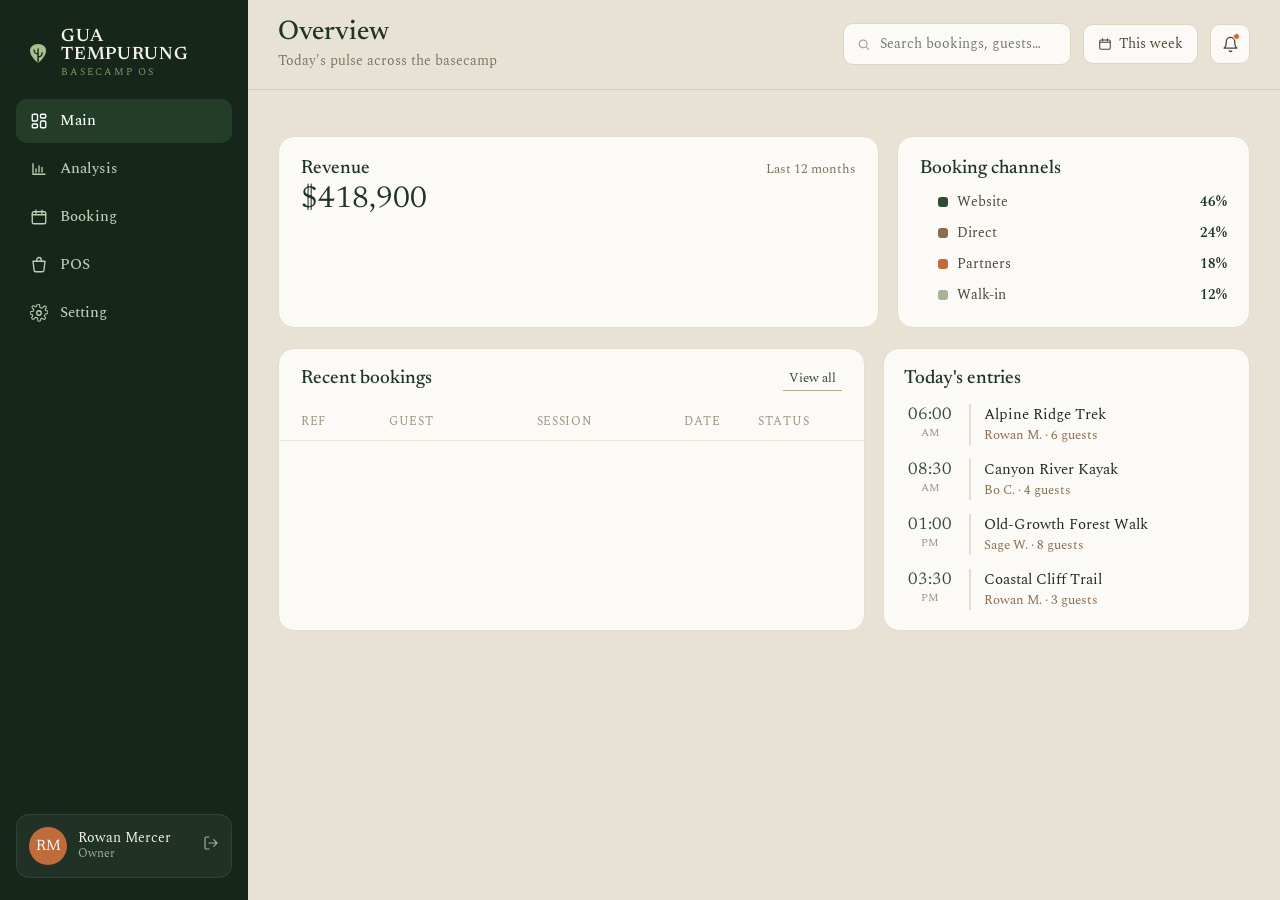
==== admin/index.html @ bdcc9f32 "[Phase 6/Tasks 1-2] Admin mobile - Main, Analysis, Booking, POS, Setting + nav === TECHNICAL CHANGES" ====
<!DOCTYPE html>
<html lang="en">
<head>
  <meta charset="utf-8">
  <meta name="viewport" content="width=device-width, initial-scale=1">
  <title>Gua Tempurung — Basecamp OS</title>
  <link rel="preconnect" href="https://fonts.googleapis.com">
  <link rel="preconnect" href="https://fonts.gstatic.com" crossorigin>
  <link href="https://fonts.googleapis.com/css2?family=Newsreader:ital,opsz,wght@0,6..72,400;0,6..72,500;0,6..72,600;1,6..72,400;1,6..72,500&family=Spectral:ital,wght@0,300;0,400;0,500;0,600;1,400&display=swap" rel="stylesheet">
  <link rel="stylesheet" href="../assets/css/base.css">
  <link rel="stylesheet" href="../assets/css/admin.css">
</head>
<body>

<!-- ================= DESKTOP VIEW ================= -->
<div class="view-desktop">
  <div style="display:flex;min-height:100vh;background:#e7e2d4;">
    <aside style="width:248px;flex-shrink:0;background:#16261b;color:#f4f1ea;display:flex;flex-direction:column;padding:22px 16px;position:sticky;top:0;height:100vh;">
      <div style="display:flex;align-items:center;gap:11px;padding:6px 10px 22px;">
        <svg width="26" height="26" viewBox="0 0 24 24" fill="none"><path d="M12 22C12 22 4 16 4 9.5C4 6 7 3 12 3C17 3 20 6 20 9.5C20 16 12 22 12 22Z" fill="#a8c08a"/><path d="M12 21V8M12 13C9.5 13 8 11 8 9M12 16C14.5 16 16 14 16 12" stroke="#16261b" stroke-width="1.4" stroke-linecap="round"/></svg>
        <div style="line-height:1;"><div style="font-family:'Newsreader',serif;font-size:18px;font-weight:600;letter-spacing:.04em;">GUA TEMPURUNG</div><div style="font-size:10px;letter-spacing:.18em;text-transform:uppercase;color:#7e9b6a;margin-top:3px;">Basecamp OS</div></div>
      </div>
      <div data-tab-group="admin" style="display:flex;flex-direction:column;gap:4px;">
        <button class="sid-link is-active" data-action="goMain" data-tab="main"><svg width="18" height="18" viewBox="0 0 24 24" fill="none"><rect x="3" y="3" width="7" height="9" rx="1.5" stroke="currentColor" stroke-width="1.8"/><rect x="14" y="3" width="7" height="5" rx="1.5" stroke="currentColor" stroke-width="1.8"/><rect x="14" y="12" width="7" height="9" rx="1.5" stroke="currentColor" stroke-width="1.8"/><rect x="3" y="16" width="7" height="5" rx="1.5" stroke="currentColor" stroke-width="1.8"/></svg>Main</button>
        <button class="sid-link" data-action="goAnalysis" data-tab="analysis"><svg width="18" height="18" viewBox="0 0 24 24" fill="none"><path d="M4 19V5M4 19h16M8 16v-4M12 16V8M16 16v-6" stroke="currentColor" stroke-width="1.8" stroke-linecap="round"/></svg>Analysis</button>
        <button class="sid-link" data-action="goABooking" data-tab="booking"><svg width="18" height="18" viewBox="0 0 24 24" fill="none"><rect x="3" y="5" width="18" height="16" rx="2" stroke="currentColor" stroke-width="1.8"/><path d="M3 9h18M8 3v4M16 3v4" stroke="currentColor" stroke-width="1.8" stroke-linecap="round"/></svg>Booking</button>
        <button class="sid-link" data-action="goPos" data-tab="pos"><svg width="18" height="18" viewBox="0 0 24 24" fill="none"><path d="M4 7h16l-1.5 12.5A2 2 0 0116.5 21h-9a2 2 0 01-2-1.8L4 7z" stroke="currentColor" stroke-width="1.8" stroke-linejoin="round"/><path d="M9 7V5a3 3 0 016 0v2" stroke="currentColor" stroke-width="1.8"/></svg>POS</button>
        <button class="sid-link" data-action="goSetting" data-tab="setting"><svg width="18" height="18" viewBox="0 0 24 24" fill="none"><circle cx="12" cy="12" r="3" stroke="currentColor" stroke-width="1.8"/><path d="M19.4 15a1.6 1.6 0 00.3 1.8l.1.1a2 2 0 11-2.8 2.8l-.1-.1a1.6 1.6 0 00-2.7 1.1V21a2 2 0 11-4 0v-.1A1.6 1.6 0 006 19.4l-.1.1a2 2 0 11-2.8-2.8l.1-.1a1.6 1.6 0 00-1.1-2.7H2a2 2 0 110-4h.1A1.6 1.6 0 003.6 6l-.1-.1a2 2 0 112.8-2.8l.1.1a1.6 1.6 0 001.8.3H8a1.6 1.6 0 001-1.5V2a2 2 0 114 0v.1A1.6 1.6 0 0018 3.6l.1-.1a2 2 0 112.8 2.8l-.1.1a1.6 1.6 0 00-.3 1.8V8a1.6 1.6 0 001.5 1H22a2 2 0 110 4h-.1a1.6 1.6 0 00-1.5 1z" stroke="currentColor" stroke-width="1.4" stroke-linejoin="round"/></svg>Setting</button>
      </div>
      <div style="margin-top:auto;display:flex;align-items:center;gap:11px;background:rgba(255,255,255,.05);border:1px solid rgba(255,255,255,.08);border-radius:13px;padding:12px;">
        <div style="width:38px;height:38px;border-radius:50%;background:#bf6b3a;color:#fff;display:flex;align-items:center;justify-content:center;font-family:'Newsreader',serif;font-size:15px;flex-shrink:0;">RM</div>
        <div style="flex:1;min-width:0;line-height:1.2;"><div style="font-size:14px;color:#f4f1ea;">Rowan Mercer</div><div style="font-size:12px;color:#9bb39a;">Owner</div></div>
        <a href="../index.html" title="Back to site"><svg width="16" height="16" viewBox="0 0 24 24" fill="none"><path d="M9 21H5a2 2 0 01-2-2V5a2 2 0 012-2h4M16 17l5-5-5-5M21 12H9" stroke="#9bb39a" stroke-width="1.8" stroke-linecap="round" stroke-linejoin="round"/></svg></a>
      </div>
    </aside>

    <main style="flex:1;min-width:0;">
      <div style="position:sticky;top:0;z-index:20;display:flex;align-items:center;justify-content:space-between;gap:20px;background:rgba(231,226,212,.86);backdrop-filter:blur(8px);border-bottom:1px solid #d4ccb8;padding:18px 30px;">
        <div>
          <h1 data-bind="adminTitle" style="font-family:'Newsreader',serif;font-weight:500;font-size:27px;margin:0;color:#1f3326;line-height:1.1;">Overview</h1>
          <div data-bind="adminSubtitle" style="font-size:13.5px;color:#7a7460;margin-top:3px;">Today's pulse across the basecamp</div>
        </div>
        <div style="display:flex;align-items:center;gap:12px;">
          <div style="display:flex;align-items:center;gap:8px;background:#fbfaf6;border:1px solid #ddd6c5;border-radius:10px;padding:9px 13px;min-width:210px;"><svg width="15" height="15" viewBox="0 0 24 24" fill="none"><circle cx="11" cy="11" r="7" stroke="#9a9382" stroke-width="1.8"/><path d="M21 21l-4-4" stroke="#9a9382" stroke-width="1.8" stroke-linecap="round"/></svg><input class="inp" placeholder="Search bookings, guests…" style="border:none;background:none;outline:none;font-size:13.5px;color:#23291f;width:100%;"></div>
          <button style="display:flex;align-items:center;gap:7px;background:#fbfaf6;border:1px solid #ddd6c5;border-radius:10px;padding:9px 14px;font-size:13.5px;color:#4a4636;"><svg width="14" height="14" viewBox="0 0 24 24" fill="none"><rect x="3" y="5" width="18" height="16" rx="2" stroke="currentColor" stroke-width="1.8"/><path d="M3 9h18M8 3v4M16 3v4" stroke="currentColor" stroke-width="1.8" stroke-linecap="round"/></svg>This week</button>
          <button style="position:relative;width:40px;height:40px;border-radius:10px;background:#fbfaf6;border:1px solid #ddd6c5;display:flex;align-items:center;justify-content:center;"><svg width="17" height="17" viewBox="0 0 24 24" fill="none"><path d="M18 8a6 6 0 10-12 0c0 7-3 9-3 9h18s-3-2-3-9M13.7 21a2 2 0 01-3.4 0" stroke="#4a4636" stroke-width="1.8" stroke-linecap="round" stroke-linejoin="round"/></svg><span style="position:absolute;top:8px;right:9px;width:7px;height:7px;border-radius:50%;background:#bf6b3a;border:1.5px solid #fbfaf6;"></span></button>
        </div>
      </div>

      <div data-panel-group="admin" style="padding:26px 30px 64px;">

        <!-- ---------- MAIN ---------- -->
        <div data-panel="main">
          <div data-kpis style="display:grid;grid-template-columns:repeat(4,1fr);gap:18px;margin-bottom:20px;"></div>

          <div style="display:grid;grid-template-columns:1.7fr 1fr;gap:18px;margin-bottom:20px;">
            <div style="background:#fbfaf6;border:1px solid #e3ddcd;border-radius:16px;padding:22px;">
              <div style="display:flex;align-items:center;justify-content:space-between;margin-bottom:6px;"><h3 style="font-family:'Newsreader',serif;font-weight:500;font-size:19px;margin:0;color:#1f3326;">Revenue</h3><span style="font-size:13px;color:#7a7460;">Last 12 months</span></div>
              <div style="font-family:'Newsreader',serif;font-size:30px;color:#1f3326;margin-bottom:14px;">$418,900</div>
              <div data-chart="revenueBig"></div>
            </div>
            <div style="background:#fbfaf6;border:1px solid #e3ddcd;border-radius:16px;padding:22px;">
              <h3 style="font-family:'Newsreader',serif;font-weight:500;font-size:19px;margin:0 0 14px;color:#1f3326;">Booking channels</h3>
              <div style="display:flex;align-items:center;gap:18px;">
                <div data-chart="donut" style="flex-shrink:0;"></div>
                <div style="display:flex;flex-direction:column;gap:11px;flex:1;">
                  <div style="display:flex;align-items:center;gap:9px;font-size:13.5px;"><span style="width:10px;height:10px;border-radius:3px;background:#2f4a32;"></span><span style="flex:1;color:#4a4636;">Website</span><span style="color:#1f3326;font-weight:600;">46%</span></div>
                  <div style="display:flex;align-items:center;gap:9px;font-size:13.5px;"><span style="width:10px;height:10px;border-radius:3px;background:#8a6d4f;"></span><span style="flex:1;color:#4a4636;">Direct</span><span style="color:#1f3326;font-weight:600;">24%</span></div>
                  <div style="display:flex;align-items:center;gap:9px;font-size:13.5px;"><span style="width:10px;height:10px;border-radius:3px;background:#bf6b3a;"></span><span style="flex:1;color:#4a4636;">Partners</span><span style="color:#1f3326;font-weight:600;">18%</span></div>
                  <div style="display:flex;align-items:center;gap:9px;font-size:13.5px;"><span style="width:10px;height:10px;border-radius:3px;background:#a9b395;"></span><span style="flex:1;color:#4a4636;">Walk-in</span><span style="color:#1f3326;font-weight:600;">12%</span></div>
                </div>
              </div>
            </div>
          </div>

          <div style="display:grid;grid-template-columns:1.6fr 1fr;gap:18px;">
            <div style="background:#fbfaf6;border:1px solid #e3ddcd;border-radius:16px;overflow:hidden;">
              <div style="display:flex;align-items:center;justify-content:space-between;padding:18px 22px 12px;"><h3 style="font-family:'Newsreader',serif;font-weight:500;font-size:19px;margin:0;color:#1f3326;">Recent bookings</h3><button data-action="goABooking" style="font-size:13px;color:#2f4a32;border-bottom:1px solid #b6ab90;padding-bottom:2px;">View all</button></div>
              <div style="display:grid;grid-template-columns:78px 1fr 1fr 64px 84px;gap:10px;padding:10px 22px;font-size:11.5px;letter-spacing:.06em;text-transform:uppercase;color:#9a9382;border-bottom:1px solid #ece6d7;">
                <span>Ref</span><span>Guest</span><span>Session</span><span>Date</span><span>Status</span>
              </div>
              <div data-recent></div>
            </div>
            <div style="background:#fbfaf6;border:1px solid #e3ddcd;border-radius:16px;padding:20px;">
              <h3 style="font-family:'Newsreader',serif;font-weight:500;font-size:19px;margin:0 0 16px;color:#1f3326;">Today's entries</h3>
              <div style="display:flex;flex-direction:column;gap:14px;">
                <div style="display:flex;align-items:center;gap:13px;"><div style="width:52px;text-align:center;flex-shrink:0;"><div style="font-family:'Newsreader',serif;font-size:17px;color:#2f4a32;">06:00</div><div style="font-size:11px;color:#9a9382;">AM</div></div><div style="flex:1;border-left:2px solid #e3ddcd;padding-left:13px;"><div style="font-size:14.5px;color:#23291f;">Alpine Ridge Trek</div><div style="font-size:12.5px;color:#8a6d4f;">Rowan M. · 6 guests</div></div></div>
                <div style="display:flex;align-items:center;gap:13px;"><div style="width:52px;text-align:center;flex-shrink:0;"><div style="font-family:'Newsreader',serif;font-size:17px;color:#2f4a32;">08:30</div><div style="font-size:11px;color:#9a9382;">AM</div></div><div style="flex:1;border-left:2px solid #e3ddcd;padding-left:13px;"><div style="font-size:14.5px;color:#23291f;">Canyon River Kayak</div><div style="font-size:12.5px;color:#8a6d4f;">Bo C. · 4 guests</div></div></div>
                <div style="display:flex;align-items:center;gap:13px;"><div style="width:52px;text-align:center;flex-shrink:0;"><div style="font-family:'Newsreader',serif;font-size:17px;color:#2f4a32;">01:00</div><div style="font-size:11px;color:#9a9382;">PM</div></div><div style="flex:1;border-left:2px solid #e3ddcd;padding-left:13px;"><div style="font-size:14.5px;color:#23291f;">Old-Growth Forest Walk</div><div style="font-size:12.5px;color:#8a6d4f;">Sage W. · 8 guests</div></div></div>
                <div style="display:flex;align-items:center;gap:13px;"><div style="width:52px;text-align:center;flex-shrink:0;"><div style="font-family:'Newsreader',serif;font-size:17px;color:#2f4a32;">03:30</div><div style="font-size:11px;color:#9a9382;">PM</div></div><div style="flex:1;border-left:2px solid #e3ddcd;padding-left:13px;"><div style="font-size:14.5px;color:#23291f;">Coastal Cliff Trail</div><div style="font-size:12.5px;color:#8a6d4f;">Rowan M. · 3 guests</div></div></div>
              </div>
            </div>
          </div>
        </div>

        <!-- ---------- ANALYSIS ---------- -->
        <div data-panel="analysis" hidden>
          <div style="display:grid;grid-template-columns:1fr 1fr;gap:18px;margin-bottom:20px;">
            <div style="background:#fbfaf6;border:1px solid #e3ddcd;border-radius:16px;padding:22px;">
              <h3 style="font-family:'Newsreader',serif;font-weight:500;font-size:19px;margin:0 0 4px;color:#1f3326;">Revenue trend</h3>
              <div style="font-size:13px;color:#7a7460;margin-bottom:14px;">Monthly, last 12 months</div>
              <div data-chart="revenueSm"></div>
            </div>
            <div style="background:#fbfaf6;border:1px solid #e3ddcd;border-radius:16px;padding:22px;">
              <h3 style="font-family:'Newsreader',serif;font-weight:500;font-size:19px;margin:0 0 4px;color:#1f3326;">Tickets by weekday</h3>
              <div style="font-size:13px;color:#7a7460;margin-bottom:14px;">This season</div>
              <div data-chart="weekdayBar"></div>
            </div>
          </div>
          <div style="display:grid;grid-template-columns:1fr 1fr 1fr;gap:18px;">
            <div style="background:#fbfaf6;border:1px solid #e3ddcd;border-radius:16px;padding:22px;">
              <h3 style="font-family:'Newsreader',serif;font-weight:500;font-size:18px;margin:0 0 16px;color:#1f3326;">Channel mix</h3>
              <div style="display:flex;flex-direction:column;gap:11px;">
                <div style="display:flex;align-items:center;gap:9px;font-size:13.5px;"><span style="width:10px;height:10px;border-radius:3px;background:#2f4a32;"></span><span style="flex:1;color:#4a4636;">Website</span><span style="color:#1f3326;font-weight:600;">46%</span></div>
                <div style="display:flex;align-items:center;gap:9px;font-size:13.5px;"><span style="width:10px;height:10px;border-radius:3px;background:#8a6d4f;"></span><span style="flex:1;color:#4a4636;">Direct</span><span style="color:#1f3326;font-weight:600;">24%</span></div>
                <div style="display:flex;align-items:center;gap:9px;font-size:13.5px;"><span style="width:10px;height:10px;border-radius:3px;background:#bf6b3a;"></span><span style="flex:1;color:#4a4636;">Partners</span><span style="color:#1f3326;font-weight:600;">18%</span></div>
                <div style="display:flex;align-items:center;gap:9px;font-size:13.5px;"><span style="width:10px;height:10px;border-radius:3px;background:#a9b395;"></span><span style="flex:1;color:#4a4636;">Walk-in</span><span style="color:#1f3326;font-weight:600;">12%</span></div>
              </div>
            </div>
            <div style="background:#fbfaf6;border:1px solid #e3ddcd;border-radius:16px;padding:22px;display:flex;flex-direction:column;justify-content:center;">
              <div style="font-size:13px;color:#7a7460;margin-bottom:6px;">Avg. group size</div>
              <div style="font-family:'Newsreader',serif;font-size:38px;color:#1f3326;line-height:1;margin-bottom:6px;">3.8</div>
              <div style="font-size:12.5px;color:#2f4a32;">+0.4 vs last season</div>
            </div>
            <div style="background:#fbfaf6;border:1px solid #e3ddcd;border-radius:16px;padding:22px;display:flex;flex-direction:column;justify-content:center;">
              <div style="font-size:13px;color:#7a7460;margin-bottom:6px;">Repeat guests</div>
              <div style="font-family:'Newsreader',serif;font-size:38px;color:#1f3326;line-height:1;margin-bottom:6px;">37%</div>
              <div style="font-size:12.5px;color:#2f4a32;">+5 pts vs last season</div>
            </div>
          </div>
        </div>

        <!-- ---------- BOOKING ---------- -->
        <div data-panel="booking" hidden>
          <div style="display:flex;align-items:center;justify-content:space-between;gap:16px;margin-bottom:18px;flex-wrap:wrap;">
            <div data-filters style="display:flex;gap:9px;flex-wrap:wrap;">
              <button class="flt is-active" data-action="setFilter" data-arg="all">All</button>
              <button class="flt" data-action="setFilter" data-arg="Requested">Requested</button>
              <button class="flt" data-action="setFilter" data-arg="Confirmed">Confirmed</button>
              <button class="flt" data-action="setFilter" data-arg="Completed">Completed</button>
            </div>
            <div style="display:flex;gap:10px;">
              <div style="display:flex;align-items:center;gap:8px;background:#fbfaf6;border:1px solid #ddd6c5;border-radius:10px;padding:9px 13px;"><svg width="15" height="15" viewBox="0 0 24 24" fill="none"><circle cx="11" cy="11" r="7" stroke="#9a9382" stroke-width="1.8"/><path d="M21 21l-4-4" stroke="#9a9382" stroke-width="1.8" stroke-linecap="round"/></svg><input class="inp" placeholder="Search…" style="border:none;background:none;outline:none;font-size:13.5px;color:#23291f;width:130px;"></div>
              <button style="display:flex;align-items:center;gap:7px;background:#2f4a32;color:#f4f1ea;border-radius:10px;padding:9px 16px;font-size:13.5px;font-weight:500;"><svg width="14" height="14" viewBox="0 0 24 24" fill="none"><path d="M12 3v12M7 10l5 5 5-5M5 21h14" stroke="currentColor" stroke-width="1.8" stroke-linecap="round" stroke-linejoin="round"/></svg>Export</button>
            </div>
          </div>
          <div style="background:#fbfaf6;border:1px solid #e3ddcd;border-radius:16px;overflow:hidden;">
            <div style="display:grid;grid-template-columns:84px 1.1fr 1.2fr 70px 58px 84px 104px;gap:12px;padding:14px 22px;font-size:11.5px;letter-spacing:.06em;text-transform:uppercase;color:#9a9382;border-bottom:1px solid #ece6d7;background:#f6f2e8;">
              <span>Ref</span><span>Guest</span><span>Session</span><span>Date</span><span>Tickets</span><span>Amount</span><span>Status</span>
            </div>
            <div data-bookings></div>
          </div>
        </div>

        <!-- ---------- POS ---------- -->
        <div data-panel="pos" hidden>
          <div style="display:grid;grid-template-columns:1.6fr 1fr;gap:20px;align-items:start;">
            <div style="display:flex;flex-direction:column;gap:20px;">
              <div style="background:#fbfaf6;border:1px solid #e3ddcd;border-radius:16px;padding:22px;">
                <div style="display:flex;align-items:center;justify-content:space-between;margin-bottom:18px;">
                  <h3 style="font-family:'Newsreader',serif;font-weight:500;font-size:19px;margin:0;color:#1f3326;">Booking date</h3>
                  <div style="display:flex;align-items:center;gap:10px;">
                    <button class="btn-soft" data-action="prevMonth" style="width:34px;height:34px;border-radius:10px;border:1px solid #ddd6c5;background:#fff;color:#2f4a32;display:flex;align-items:center;justify-content:center;"><svg width="15" height="15" viewBox="0 0 24 24" fill="none"><path d="M15 18l-6-6 6-6" stroke="currentColor" stroke-width="2" stroke-linecap="round" stroke-linejoin="round"/></svg></button>
                    <span data-bind="calLabel" style="font-family:'Newsreader',serif;font-size:18px;color:#1f3326;min-width:150px;text-align:center;">July 2026</span>
                    <button class="btn-soft" data-action="nextMonth" style="width:34px;height:34px;border-radius:10px;border:1px solid #ddd6c5;background:#fff;color:#2f4a32;display:flex;align-items:center;justify-content:center;"><svg width="15" height="15" viewBox="0 0 24 24" fill="none"><path d="M9 18l6-6-6-6" stroke="currentColor" stroke-width="2" stroke-linecap="round" stroke-linejoin="round"/></svg></button>
                  </div>
                </div>
                <div style="display:grid;grid-template-columns:repeat(7,1fr);gap:6px;margin-bottom:8px;">
                  <span style="text-align:center;font-size:11px;letter-spacing:.04em;text-transform:uppercase;color:#9a9382;padding:4px 0;">Sun</span>
                  <span style="text-align:center;font-size:11px;letter-spacing:.04em;text-transform:uppercase;color:#9a9382;padding:4px 0;">Mon</span>
                  <span style="text-align:center;font-size:11px;letter-spacing:.04em;text-transform:uppercase;color:#9a9382;padding:4px 0;">Tue</span>
                  <span style="text-align:center;font-size:11px;letter-spacing:.04em;text-transform:uppercase;color:#9a9382;padding:4px 0;">Wed</span>
                  <span style="text-align:center;font-size:11px;letter-spacing:.04em;text-transform:uppercase;color:#9a9382;padding:4px 0;">Thu</span>
                  <span style="text-align:center;font-size:11px;letter-spacing:.04em;text-transform:uppercase;color:#9a9382;padding:4px 0;">Fri</span>
                  <span style="text-align:center;font-size:11px;letter-spacing:.04em;text-transform:uppercase;color:#9a9382;padding:4px 0;">Sat</span>
                </div>
                <div data-cal-grid="admin" data-cal-size="lg" style="display:grid;grid-template-columns:repeat(7,1fr);gap:6px;"></div>
              </div>
            </div>

            <div style="background:#16261b;border-radius:16px;padding:22px;color:#f4f1ea;position:sticky;top:90px;">
              <div style="display:flex;align-items:center;justify-content:space-between;margin-bottom:16px;">
                <h3 style="font-family:'Newsreader',serif;font-weight:500;font-size:19px;margin:0;">Sell tickets</h3>
                <svg width="20" height="20" viewBox="0 0 24 24" fill="none"><path d="M4 7h16l-1.5 12.5A2 2 0 0116.5 21h-9a2 2 0 01-2-1.8L4 7z" stroke="#9bb39a" stroke-width="1.6" stroke-linejoin="round"/><path d="M9 7V5a3 3 0 016 0v2" stroke="#9bb39a" stroke-width="1.6"/></svg>
              </div>
              <div style="display:flex;align-items:center;gap:9px;background:rgba(255,255,255,.06);border:1px solid rgba(255,255,255,.12);border-radius:11px;padding:11px 13px;margin-bottom:16px;"><svg width="16" height="16" viewBox="0 0 24 24" fill="none"><rect x="3" y="5" width="18" height="16" rx="2.5" stroke="#9bb39a" stroke-width="1.6"/><path d="M3 9.5h18M8 3v4M16 3v4" stroke="#9bb39a" stroke-width="1.6" stroke-linecap="round"/></svg><span style="font-size:13.5px;color:#cdd9c5;">Date</span><span style="margin-left:auto;font-family:'Newsreader',serif;font-size:16px;color:#f4f1ea;"><span data-bind="selDateBig">Jul 12</span>, <span data-bind="selYearLabel">2026</span></span></div>

              <div data-show="hasBooked" hidden style="text-align:center;padding:8px 0;">
                <div style="width:50px;height:50px;border-radius:50%;background:#2f4a32;display:flex;align-items:center;justify-content:center;margin:0 auto 12px;"><svg width="24" height="24" viewBox="0 0 24 24" fill="none"><path d="M5 12l4 4L19 7" stroke="#f4f1ea" stroke-width="2.5" stroke-linecap="round" stroke-linejoin="round"/></svg></div>
                <div style="font-family:'Newsreader',serif;font-size:21px;margin-bottom:4px;">Sold <span data-bind="lastTickets">2</span> ticket(s)</div>
                <div style="font-size:13.5px;color:#bcd0b4;margin-bottom:14px;">Ref <span data-bind="lastRef">GT-2050</span> · <span data-bind="selDateBig">Jul 12</span></div>
                <button class="btn-orange" data-action="clearBooking" style="width:100%;background:#bf6b3a;color:#fff;font-size:15px;font-weight:500;padding:13px;border-radius:11px;">New sale</button>
              </div>

              <div data-show="bookingOpen">
                <div style="display:flex;align-items:center;justify-content:space-between;margin-bottom:10px;">
                  <span data-bind="spotsLeftLabel" data-bind-style="availChipStyle" style="display:inline-flex;align-items:center;gap:7px;padding:5px 12px;border-radius:999px;background:#dfe9da;color:#2f4a32;font-size:13px;font-weight:600;"><span style="width:7px;height:7px;border-radius:50%;background:currentColor;"></span>28 of 40 left</span>
                  <span data-bind="availPctLabel" style="font-size:13px;color:#9bb39a;">30% booked</span>
                </div>
                <div style="height:7px;border-radius:999px;background:rgba(255,255,255,.12);overflow:hidden;margin-bottom:18px;"><div data-bind-style="availFillStyle" style="width:30%;height:100%;border-radius:999px;background:#2f4a32;"></div></div>
                <div data-show="selSoldout" hidden style="background:rgba(168,85,46,.16);border:1px solid rgba(191,107,58,.4);border-radius:12px;padding:15px;text-align:center;color:#e9c4ad;font-size:13.5px;">Sold out for this date.</div>
                <div data-show="selAvailable">
                  <div style="display:flex;align-items:center;justify-content:space-between;margin-bottom:16px;">
                    <span style="color:#cdd9c5;font-size:15px;">Tickets</span>
                    <div style="display:flex;align-items:center;gap:14px;"><button data-action="decTicket" style="width:36px;height:36px;border-radius:10px;border:1px solid rgba(255,255,255,.25);color:#f4f1ea;font-size:20px;">−</button><span data-bind="ticketQty" style="font-family:'Newsreader',serif;font-size:24px;min-width:24px;text-align:center;">2</span><button data-action="incTicket" style="width:36px;height:36px;border-radius:10px;border:1px solid rgba(255,255,255,.25);color:#f4f1ea;font-size:20px;">+</button></div>
                  </div>
                  <div style="display:flex;flex-direction:column;gap:9px;font-size:14px;border-top:1px solid rgba(255,255,255,.14);padding-top:16px;">
                    <div style="display:flex;justify-content:space-between;color:#cdd9c5;"><span><span data-bind="ticketPriceLabel">$48</span> × <span data-bind="ticketQty">2</span></span><span data-bind="posSubLabel" style="font-variant-numeric:tabular-nums;">$96</span></div>
                    <div style="display:flex;justify-content:space-between;color:#cdd9c5;"><span>Tax (8%)</span><span data-bind="posTaxLabel" style="font-variant-numeric:tabular-nums;">$8</span></div>
                    <div style="display:flex;justify-content:space-between;align-items:baseline;border-top:1px solid rgba(255,255,255,.14);padding-top:13px;margin-top:3px;"><span style="color:#cdd9c5;">Total</span><span data-bind="posTotalLabel" style="font-family:'Newsreader',serif;font-size:26px;font-variant-numeric:tabular-nums;">$104</span></div>
                  </div>
                  <div style="display:grid;grid-template-columns:1fr 1fr;gap:10px;margin-top:18px;">
                    <button data-action="bookTickets" style="display:flex;align-items:center;justify-content:center;gap:7px;background:rgba(255,255,255,.1);border:1px solid rgba(255,255,255,.18);color:#f4f1ea;border-radius:11px;padding:13px;font-size:14px;">Cash</button>
                    <button class="btn-orange" data-action="bookTickets" style="display:flex;align-items:center;justify-content:center;gap:7px;background:#bf6b3a;color:#fff;border-radius:11px;padding:13px;font-size:14px;font-weight:500;">Charge card</button>
                  </div>
                </div>
              </div>
            </div>
          </div>
        </div>

        <!-- ---------- SETTING ---------- -->
        <div data-panel="setting" hidden>
          <div style="display:grid;grid-template-columns:1fr 1fr;gap:18px;max-width:980px;">
            <div style="grid-column:1 / -1;background:#fbfaf6;border:1px solid #e3ddcd;border-radius:16px;padding:24px;">
              <h3 style="font-family:'Newsreader',serif;font-weight:500;font-size:19px;margin:0 0 4px;color:#1f3326;">Capacity &amp; quota</h3>
              <p style="font-size:13.5px;color:#7a7460;margin:0 0 20px;">Set how many tickets are available per day. Override any specific date by selecting it on the calendar.</p>
              <div style="display:grid;grid-template-columns:1fr 1.15fr;gap:26px;align-items:start;">
                <div>
                  <div style="font-size:13px;letter-spacing:.06em;text-transform:uppercase;color:#8a6d4f;margin-bottom:12px;">Default daily quota</div>
                  <div style="display:flex;align-items:center;gap:15px;">
                    <button class="btn-soft" data-action="decQuota" style="width:42px;height:42px;border-radius:12px;border:1px solid #ddd6c5;background:#fff;color:#2f4a32;font-size:22px;display:flex;align-items:center;justify-content:center;">−</button>
                    <span data-bind="quotaDefault" style="font-family:'Newsreader',serif;font-size:34px;color:#1f3326;min-width:58px;text-align:center;">40</span>
                    <button class="btn-soft" data-action="incQuota" style="width:42px;height:42px;border-radius:12px;border:1px solid #ddd6c5;background:#fff;color:#2f4a32;font-size:22px;display:flex;align-items:center;justify-content:center;">+</button>
                    <span style="font-size:13px;color:#9a9382;">tickets / day</span>
                  </div>
                  <div style="border-top:1px solid #ece6d7;margin-top:20px;padding-top:18px;">
                    <div style="font-size:13px;letter-spacing:.06em;text-transform:uppercase;color:#8a6d4f;margin-bottom:4px;">Override this date</div>
                    <div style="font-family:'Newsreader',serif;font-size:18px;color:#1f3326;margin-bottom:14px;"><span data-bind="selDateFull">Saturday, July 12</span>, <span data-bind="selYearLabel">2026</span></div>
                    <div style="display:flex;align-items:center;gap:14px;margin-bottom:14px;">
                      <button class="btn-soft" data-action="decSelQuota" style="width:38px;height:38px;border-radius:11px;border:1px solid #ddd6c5;background:#fff;color:#2f4a32;font-size:20px;display:flex;align-items:center;justify-content:center;">−</button>
                      <span data-bind="selQuotaValue" style="font-family:'Newsreader',serif;font-size:26px;color:#1f3326;min-width:46px;text-align:center;">40</span>
                      <button class="btn-soft" data-action="incSelQuota" style="width:38px;height:38px;border-radius:11px;border:1px solid #ddd6c5;background:#fff;color:#2f4a32;font-size:20px;display:flex;align-items:center;justify-content:center;">+</button>
                      <span style="font-size:13px;color:#9a9382;">tickets</span>
                    </div>
                    <span data-bind="spotsLeftLabel" data-bind-style="availChipStyle" style="display:inline-flex;align-items:center;gap:7px;padding:5px 12px;border-radius:999px;background:#dfe9da;color:#2f4a32;font-size:13px;font-weight:600;"><span style="width:7px;height:7px;border-radius:50%;background:currentColor;"></span>28 of 40 left</span>
                  </div>
                </div>
                <div style="background:#fff;border:1px solid #ece6d7;border-radius:14px;padding:18px;">
                  <div style="display:flex;align-items:center;justify-content:space-between;margin-bottom:12px;">
                    <button class="btn-soft" data-action="prevMonth" style="width:32px;height:32px;border-radius:9px;border:1px solid #ddd6c5;background:#fbfaf6;color:#2f4a32;display:flex;align-items:center;justify-content:center;"><svg width="15" height="15" viewBox="0 0 24 24" fill="none"><path d="M15 18l-6-6 6-6" stroke="currentColor" stroke-width="2" stroke-linecap="round" stroke-linejoin="round"/></svg></button>
                    <span data-bind="calLabel" style="font-family:'Newsreader',serif;font-size:17px;color:#1f3326;">July 2026</span>
                    <button class="btn-soft" data-action="nextMonth" style="width:32px;height:32px;border-radius:9px;border:1px solid #ddd6c5;background:#fbfaf6;color:#2f4a32;display:flex;align-items:center;justify-content:center;"><svg width="15" height="15" viewBox="0 0 24 24" fill="none"><path d="M9 18l6-6-6-6" stroke="currentColor" stroke-width="2" stroke-linecap="round" stroke-linejoin="round"/></svg></button>
                  </div>
                  <div style="display:grid;grid-template-columns:repeat(7,1fr);gap:4px;margin-bottom:5px;">
                    <span style="text-align:center;font-size:10px;text-transform:uppercase;color:#9a9382;">Su</span>
                    <span style="text-align:center;font-size:10px;text-transform:uppercase;color:#9a9382;">Mo</span>
                    <span style="text-align:center;font-size:10px;text-transform:uppercase;color:#9a9382;">Tu</span>
                    <span style="text-align:center;font-size:10px;text-transform:uppercase;color:#9a9382;">We</span>
                    <span style="text-align:center;font-size:10px;text-transform:uppercase;color:#9a9382;">Th</span>
                    <span style="text-align:center;font-size:10px;text-transform:uppercase;color:#9a9382;">Fr</span>
                    <span style="text-align:center;font-size:10px;text-transform:uppercase;color:#9a9382;">Sa</span>
                  </div>
                  <div data-cal-grid="admin" data-cal-size="sm" style="display:grid;grid-template-columns:repeat(7,1fr);gap:4px;"></div>
                </div>
              </div>
            </div>
            <div style="background:#fbfaf6;border:1px solid #e3ddcd;border-radius:16px;padding:24px;">
              <h3 style="font-family:'Newsreader',serif;font-weight:500;font-size:19px;margin:0 0 18px;color:#1f3326;">Business profile</h3>
              <div style="display:flex;flex-direction:column;gap:15px;">
                <label style="display:block;"><span style="display:block;font-size:13px;color:#6b6553;margin-bottom:6px;">Company name</span><input class="inp" value="Gua Tempurung Guided Adventures" style="width:100%;border:1px solid #ddd6c5;border-radius:10px;padding:11px 13px;background:#fff;font-size:14px;color:#23291f;"></label>
                <label style="display:block;"><span style="display:block;font-size:13px;color:#6b6553;margin-bottom:6px;">Contact email</span><input class="inp" value="hello@guatempurung.co" style="width:100%;border:1px solid #ddd6c5;border-radius:10px;padding:11px 13px;background:#fff;font-size:14px;color:#23291f;"></label>
                <div style="display:grid;grid-template-columns:1fr 1fr;gap:12px;">
                  <label style="display:block;"><span style="display:block;font-size:13px;color:#6b6553;margin-bottom:6px;">Phone</span><input class="inp" value="+1 (555) 248 1190" style="width:100%;border:1px solid #ddd6c5;border-radius:10px;padding:11px 13px;background:#fff;font-size:14px;color:#23291f;"></label>
                  <label style="display:block;"><span style="display:block;font-size:13px;color:#6b6553;margin-bottom:6px;">Region</span><input class="inp" value="Cascade Range, OR" style="width:100%;border:1px solid #ddd6c5;border-radius:10px;padding:11px 13px;background:#fff;font-size:14px;color:#23291f;"></label>
                </div>
              </div>
            </div>
            <div style="background:#fbfaf6;border:1px solid #e3ddcd;border-radius:16px;padding:24px;">
              <h3 style="font-family:'Newsreader',serif;font-weight:500;font-size:19px;margin:0 0 18px;color:#1f3326;">Booking rules</h3>
              <div style="display:flex;flex-direction:column;gap:15px;">
                <div style="display:grid;grid-template-columns:1fr 1fr;gap:12px;">
                  <label style="display:block;"><span style="display:block;font-size:13px;color:#6b6553;margin-bottom:6px;">Min. lead time</span><input class="inp" value="48 hours" style="width:100%;border:1px solid #ddd6c5;border-radius:10px;padding:11px 13px;background:#fff;font-size:14px;color:#23291f;"></label>
                  <label style="display:block;"><span style="display:block;font-size:13px;color:#6b6553;margin-bottom:6px;">Max group size</span><input class="inp" value="8 guests" style="width:100%;border:1px solid #ddd6c5;border-radius:10px;padding:11px 13px;background:#fff;font-size:14px;color:#23291f;"></label>
                </div>
                <div style="display:flex;align-items:center;justify-content:space-between;border-top:1px solid #ece6d7;padding-top:14px;"><span style="font-size:14px;color:#23291f;">Require deposit to confirm</span><span style="width:42px;height:24px;border-radius:999px;background:#2f4a32;position:relative;flex-shrink:0;"><span style="position:absolute;top:3px;left:21px;width:18px;height:18px;border-radius:50%;background:#fff;"></span></span></div>
                <div style="display:flex;align-items:center;justify-content:space-between;"><span style="font-size:14px;color:#23291f;">Auto-confirm returning guests</span><span style="width:42px;height:24px;border-radius:999px;background:#2f4a32;position:relative;flex-shrink:0;"><span style="position:absolute;top:3px;left:21px;width:18px;height:18px;border-radius:50%;background:#fff;"></span></span></div>
                <div style="display:flex;align-items:center;justify-content:space-between;"><span style="font-size:14px;color:#23291f;">Allow waitlist when full</span><span style="width:42px;height:24px;border-radius:999px;background:#cfc8b8;position:relative;flex-shrink:0;"><span style="position:absolute;top:3px;left:3px;width:18px;height:18px;border-radius:50%;background:#fff;"></span></span></div>
              </div>
            </div>
            <div style="background:#fbfaf6;border:1px solid #e3ddcd;border-radius:16px;padding:24px;">
              <h3 style="font-family:'Newsreader',serif;font-weight:500;font-size:19px;margin:0 0 18px;color:#1f3326;">Payments</h3>
              <div style="display:flex;flex-direction:column;gap:15px;">
                <div style="display:grid;grid-template-columns:1fr 1fr;gap:12px;">
                  <label style="display:block;"><span style="display:block;font-size:13px;color:#6b6553;margin-bottom:6px;">Currency</span><input class="inp" value="USD ($)" style="width:100%;border:1px solid #ddd6c5;border-radius:10px;padding:11px 13px;background:#fff;font-size:14px;color:#23291f;"></label>
                  <label style="display:block;"><span style="display:block;font-size:13px;color:#6b6553;margin-bottom:6px;">Deposit</span><input class="inp" value="30%" style="width:100%;border:1px solid #ddd6c5;border-radius:10px;padding:11px 13px;background:#fff;font-size:14px;color:#23291f;"></label>
                </div>
                <div style="display:flex;align-items:center;justify-content:space-between;border-top:1px solid #ece6d7;padding-top:14px;"><span style="font-size:14px;color:#23291f;">Accept card payments</span><span style="width:42px;height:24px;border-radius:999px;background:#2f4a32;position:relative;flex-shrink:0;"><span style="position:absolute;top:3px;left:21px;width:18px;height:18px;border-radius:50%;background:#fff;"></span></span></div>
                <div style="display:flex;align-items:center;justify-content:space-between;"><span style="font-size:14px;color:#23291f;">Accept cash on site</span><span style="width:42px;height:24px;border-radius:999px;background:#2f4a32;position:relative;flex-shrink:0;"><span style="position:absolute;top:3px;left:21px;width:18px;height:18px;border-radius:50%;background:#fff;"></span></span></div>
              </div>
            </div>
            <div style="background:#fbfaf6;border:1px solid #e3ddcd;border-radius:16px;padding:24px;">
              <h3 style="font-family:'Newsreader',serif;font-weight:500;font-size:19px;margin:0 0 18px;color:#1f3326;">Team</h3>
              <div style="display:flex;flex-direction:column;gap:13px;">
                <div style="display:flex;align-items:center;gap:12px;"><div style="width:40px;height:40px;border-radius:50%;background:#2f4a32;color:#f4f1ea;display:flex;align-items:center;justify-content:center;font-family:'Newsreader',serif;font-size:15px;flex-shrink:0;">RM</div><div style="flex:1;min-width:0;line-height:1.25;"><div style="font-size:14.5px;color:#23291f;">Rowan Mercer</div><div style="font-size:12.5px;color:#8a6d4f;">Lead guide · Owner</div></div><button style="font-size:13px;color:#2f4a32;border:1px solid #cfc8b8;border-radius:9px;padding:7px 13px;">Manage</button></div>
                <div style="display:flex;align-items:center;gap:12px;"><div style="width:40px;height:40px;border-radius:50%;background:#2f4a32;color:#f4f1ea;display:flex;align-items:center;justify-content:center;font-family:'Newsreader',serif;font-size:15px;flex-shrink:0;">SW</div><div style="flex:1;min-width:0;line-height:1.25;"><div style="font-size:14.5px;color:#23291f;">Sage Whitlock</div><div style="font-size:12.5px;color:#8a6d4f;">Operations</div></div><button style="font-size:13px;color:#2f4a32;border:1px solid #cfc8b8;border-radius:9px;padding:7px 13px;">Manage</button></div>
                <div style="display:flex;align-items:center;gap:12px;"><div style="width:40px;height:40px;border-radius:50%;background:#2f4a32;color:#f4f1ea;display:flex;align-items:center;justify-content:center;font-family:'Newsreader',serif;font-size:15px;flex-shrink:0;">BC</div><div style="flex:1;min-width:0;line-height:1.25;"><div style="font-size:14.5px;color:#23291f;">Bo Castellan</div><div style="font-size:12.5px;color:#8a6d4f;">River guide</div></div><button style="font-size:13px;color:#2f4a32;border:1px solid #cfc8b8;border-radius:9px;padding:7px 13px;">Manage</button></div>
                <button style="display:flex;align-items:center;justify-content:center;gap:7px;border:1px dashed #b6ab90;border-radius:11px;padding:12px;font-size:14px;color:#6b6553;margin-top:4px;"><svg width="15" height="15" viewBox="0 0 24 24" fill="none"><path d="M12 5v14M5 12h14" stroke="currentColor" stroke-width="2" stroke-linecap="round"/></svg>Invite teammate</button>
              </div>
            </div>
          </div>
        </div>

      </div>
    </main>
  </div>
</div>

<!-- ================= MOBILE VIEW ================= -->
<div class="view-mobile">
  <div class="m-shell" style="background:#ece7db;">
    <div style="height:60px;flex-shrink:0;display:flex;align-items:center;justify-content:space-between;padding:0 20px;background:#16261b;color:#f4f1ea;">
      <div><div data-bind="adminTitle" style="font-family:'Newsreader',serif;font-size:22px;line-height:1;">Overview</div><div data-bind="adminSubtitle" style="font-size:11.5px;color:#9bb39a;margin-top:3px;">Today's pulse across the basecamp</div></div>
      <div style="width:38px;height:38px;border-radius:50%;background:#bf6b3a;color:#fff;display:flex;align-items:center;justify-content:center;font-family:'Newsreader',serif;font-size:14px;">RM</div>
    </div>

    <div class="m-scroll wt-scroll" data-panel-group="admin" style="padding:18px 16px 86px;">

      <!-- mobile Main -->
      <div data-panel="main">
        <div data-kpis-m style="display:grid;grid-template-columns:1fr 1fr;gap:12px;margin-bottom:14px;"></div>
        <div style="background:#fbfaf6;border:1px solid #e3ddcd;border-radius:16px;padding:18px;margin-bottom:14px;">
          <div style="display:flex;align-items:baseline;justify-content:space-between;margin-bottom:10px;"><h3 style="font-family:'Newsreader',serif;font-weight:500;font-size:17px;margin:0;color:#1f3326;">Revenue</h3><span style="font-family:'Newsreader',serif;font-size:19px;color:#2f4a32;">$418.9k</span></div>
          <div data-chart="revenueBig"></div>
        </div>
        <div style="background:#fbfaf6;border:1px solid #e3ddcd;border-radius:16px;padding:18px;">
          <h3 style="font-family:'Newsreader',serif;font-weight:500;font-size:17px;margin:0 0 12px;color:#1f3326;">Recent bookings</h3>
          <div data-recent-m style="display:flex;flex-direction:column;gap:0;"></div>
        </div>
      </div>

      <!-- mobile Analysis -->
      <div data-panel="analysis" hidden style="display:flex;flex-direction:column;gap:14px;">
        <div style="background:#fbfaf6;border:1px solid #e3ddcd;border-radius:16px;padding:18px;">
          <h3 style="font-family:'Newsreader',serif;font-weight:500;font-size:17px;margin:0 0 12px;color:#1f3326;">Revenue trend</h3>
          <div data-chart="revenueSm"></div>
        </div>
        <div style="background:#fbfaf6;border:1px solid #e3ddcd;border-radius:16px;padding:18px;">
          <h3 style="font-family:'Newsreader',serif;font-weight:500;font-size:17px;margin:0 0 12px;color:#1f3326;">Tickets by weekday</h3>
          <div data-chart="weekdayBar"></div>
        </div>
        <div style="background:#fbfaf6;border:1px solid #e3ddcd;border-radius:16px;padding:18px;">
          <h3 style="font-family:'Newsreader',serif;font-weight:500;font-size:17px;margin:0 0 14px;color:#1f3326;">Channel mix</h3>
          <div style="display:flex;align-items:center;gap:16px;">
            <div data-chart="donut" style="flex-shrink:0;"></div>
            <div style="display:flex;flex-direction:column;gap:10px;flex:1;">
              <div style="display:flex;align-items:center;gap:8px;font-size:13px;"><span style="width:9px;height:9px;border-radius:3px;background:#2f4a32;"></span><span style="flex:1;color:#4a4636;">Website</span><span style="color:#1f3326;font-weight:600;">46%</span></div>
              <div style="display:flex;align-items:center;gap:8px;font-size:13px;"><span style="width:9px;height:9px;border-radius:3px;background:#8a6d4f;"></span><span style="flex:1;color:#4a4636;">Direct</span><span style="color:#1f3326;font-weight:600;">24%</span></div>
              <div style="display:flex;align-items:center;gap:8px;font-size:13px;"><span style="width:9px;height:9px;border-radius:3px;background:#bf6b3a;"></span><span style="flex:1;color:#4a4636;">Partners</span><span style="color:#1f3326;font-weight:600;">18%</span></div>
              <div style="display:flex;align-items:center;gap:8px;font-size:13px;"><span style="width:9px;height:9px;border-radius:3px;background:#a9b395;"></span><span style="flex:1;color:#4a4636;">Walk-in</span><span style="color:#1f3326;font-weight:600;">12%</span></div>
            </div>
          </div>
        </div>
      </div>

      <!-- mobile Booking -->
      <div data-panel="booking" hidden>
        <div data-filters style="display:flex;gap:8px;overflow-x:auto;padding-bottom:14px;">
          <button class="flt is-active" data-action="setFilter" data-arg="all">All</button>
          <button class="flt" data-action="setFilter" data-arg="Requested">Requested</button>
          <button class="flt" data-action="setFilter" data-arg="Confirmed">Confirmed</button>
          <button class="flt" data-action="setFilter" data-arg="Completed">Completed</button>
        </div>
        <div data-bookings-m style="display:flex;flex-direction:column;gap:11px;"></div>
      </div>

      <!-- mobile POS -->
      <div data-panel="pos" hidden>
        <div style="background:#fbfaf6;border:1px solid #e3ddcd;border-radius:16px;padding:16px;margin-bottom:14px;">
          <div style="display:flex;align-items:center;justify-content:space-between;margin-bottom:14px;">
            <button class="btn-soft" data-action="prevMonth" style="width:32px;height:32px;border-radius:9px;border:1px solid #ddd6c5;background:#fff;color:#2f4a32;display:flex;align-items:center;justify-content:center;"><svg width="15" height="15" viewBox="0 0 24 24" fill="none"><path d="M15 18l-6-6 6-6" stroke="currentColor" stroke-width="2" stroke-linecap="round" stroke-linejoin="round"/></svg></button>
            <span data-bind="calLabel" style="font-family:'Newsreader',serif;font-size:17px;color:#1f3326;">July 2026</span>
            <button class="btn-soft" data-action="nextMonth" style="width:32px;height:32px;border-radius:9px;border:1px solid #ddd6c5;background:#fff;color:#2f4a32;display:flex;align-items:center;justify-content:center;"><svg width="15" height="15" viewBox="0 0 24 24" fill="none"><path d="M9 18l6-6-6-6" stroke="currentColor" stroke-width="2" stroke-linecap="round" stroke-linejoin="round"/></svg></button>
          </div>
          <div style="display:grid;grid-template-columns:repeat(7,1fr);gap:4px;margin-bottom:5px;">
            <span style="text-align:center;font-size:10px;text-transform:uppercase;color:#9a9382;">Su</span><span style="text-align:center;font-size:10px;text-transform:uppercase;color:#9a9382;">Mo</span><span style="text-align:center;font-size:10px;text-transform:uppercase;color:#9a9382;">Tu</span><span style="text-align:center;font-size:10px;text-transform:uppercase;color:#9a9382;">We</span><span style="text-align:center;font-size:10px;text-transform:uppercase;color:#9a9382;">Th</span><span style="text-align:center;font-size:10px;text-transform:uppercase;color:#9a9382;">Fr</span><span style="text-align:center;font-size:10px;text-transform:uppercase;color:#9a9382;">Sa</span>
          </div>
          <div data-cal-grid="admin" data-cal-size="sm" style="display:grid;grid-template-columns:repeat(7,1fr);gap:4px;"></div>
        </div>
        <div style="background:#16261b;border-radius:16px;padding:18px;color:#f4f1ea;">
          <div style="display:flex;align-items:center;justify-content:space-between;margin-bottom:12px;"><h3 style="font-family:'Newsreader',serif;font-weight:500;font-size:17px;margin:0;">Sell tickets</h3><span data-bind="selDateBig" style="font-size:12.5px;color:#9bb39a;">Jul 12</span></div>
          <div data-show="hasBooked" hidden style="text-align:center;padding:6px 0;">
            <div style="width:44px;height:44px;border-radius:50%;background:#2f4a32;display:flex;align-items:center;justify-content:center;margin:0 auto 10px;"><svg width="22" height="22" viewBox="0 0 24 24" fill="none"><path d="M5 12l4 4L19 7" stroke="#f4f1ea" stroke-width="2.5" stroke-linecap="round" stroke-linejoin="round"/></svg></div>
            <div style="font-family:'Newsreader',serif;font-size:18px;margin-bottom:3px;">Sold <span data-bind="lastTickets">2</span> ticket(s)</div>
            <div style="font-size:12.5px;color:#bcd0b4;margin-bottom:12px;">Ref <span data-bind="lastRef">GT-2050</span></div>
            <button class="btn-orange" data-action="clearBooking" style="width:100%;background:#bf6b3a;color:#fff;font-size:14.5px;font-weight:500;padding:12px;border-radius:11px;">New sale</button>
          </div>
          <div data-show="bookingOpen">
            <div style="display:flex;align-items:center;justify-content:space-between;margin-bottom:9px;">
              <span data-bind="spotsLeftLabel" data-bind-style="availChipStyle" style="display:inline-flex;align-items:center;gap:6px;padding:5px 12px;border-radius:999px;background:#dfe9da;color:#2f4a32;font-size:13px;font-weight:600;"><span style="width:6px;height:6px;border-radius:50%;background:currentColor;"></span>28 of 40 left</span>
              <span data-bind="availPctLabel" style="font-size:12px;color:#9bb39a;">30% booked</span>
            </div>
            <div style="height:6px;border-radius:999px;background:rgba(255,255,255,.12);overflow:hidden;margin-bottom:14px;"><div data-bind-style="availFillStyle" style="width:30%;height:100%;border-radius:999px;background:#2f4a32;"></div></div>
            <div data-show="selSoldout" hidden style="background:rgba(168,85,46,.16);border:1px solid rgba(191,107,58,.4);border-radius:11px;padding:12px;text-align:center;color:#e9c4ad;font-size:13px;">Sold out for this date.</div>
            <div data-show="selAvailable">
              <div style="display:flex;align-items:center;justify-content:space-between;margin-bottom:12px;"><span style="color:#cdd9c5;font-size:14px;">Tickets</span><div style="display:flex;align-items:center;gap:12px;"><button data-action="decTicket" style="width:30px;height:30px;border-radius:8px;border:1px solid rgba(255,255,255,.25);color:#f4f1ea;font-size:17px;">−</button><span data-bind="ticketQty" style="font-family:'Newsreader',serif;font-size:19px;min-width:18px;text-align:center;">2</span><button data-action="incTicket" style="width:30px;height:30px;border-radius:8px;border:1px solid rgba(255,255,255,.25);color:#f4f1ea;font-size:17px;">+</button></div></div>
              <div style="display:flex;justify-content:space-between;align-items:baseline;border-top:1px solid rgba(255,255,255,.14);padding-top:12px;"><span style="color:#cdd9c5;font-size:14px;">Total</span><span data-bind="posTotalLabel" style="font-family:'Newsreader',serif;font-size:22px;">$104</span></div>
              <button class="btn-orange" data-action="bookTickets" style="width:100%;margin-top:13px;background:#bf6b3a;color:#fff;font-size:14.5px;font-weight:500;padding:12px;border-radius:11px;">Charge card</button>
            </div>
          </div>
        </div>
      </div>

      <!-- mobile Setting -->
      <div data-panel="setting" hidden style="display:flex;flex-direction:column;gap:14px;">
        <div style="background:#fbfaf6;border:1px solid #e3ddcd;border-radius:16px;padding:18px;">
          <h3 style="font-family:'Newsreader',serif;font-weight:500;font-size:17px;margin:0 0 4px;color:#1f3326;">Capacity &amp; quota</h3>
          <p style="font-size:12.5px;color:#7a7460;margin:0 0 16px;">Tickets available per day. Tap a date to override it.</p>
          <div style="font-size:12px;letter-spacing:.05em;text-transform:uppercase;color:#8a6d4f;margin-bottom:10px;">Default daily quota</div>
          <div style="display:flex;align-items:center;gap:14px;margin-bottom:16px;">
            <button class="btn-soft" data-action="decQuota" style="width:38px;height:38px;border-radius:11px;border:1px solid #ddd6c5;background:#fff;color:#2f4a32;font-size:20px;">−</button>
            <span data-bind="quotaDefault" style="font-family:'Newsreader',serif;font-size:28px;color:#1f3326;min-width:48px;text-align:center;">40</span>
            <button class="btn-soft" data-action="incQuota" style="width:38px;height:38px;border-radius:11px;border:1px solid #ddd6c5;background:#fff;color:#2f4a32;font-size:20px;">+</button>
            <span style="font-size:12.5px;color:#9a9382;">/ day</span>
          </div>
          <div style="background:#fff;border:1px solid #ece6d7;border-radius:13px;padding:14px;margin-bottom:14px;">
            <div style="display:flex;align-items:center;justify-content:space-between;margin-bottom:10px;">
              <button class="btn-soft" data-action="prevMonth" style="width:30px;height:30px;border-radius:9px;border:1px solid #ddd6c5;background:#fbfaf6;color:#2f4a32;display:flex;align-items:center;justify-content:center;"><svg width="14" height="14" viewBox="0 0 24 24" fill="none"><path d="M15 18l-6-6 6-6" stroke="currentColor" stroke-width="2" stroke-linecap="round" stroke-linejoin="round"/></svg></button>
              <span data-bind="calLabel" style="font-family:'Newsreader',serif;font-size:16px;color:#1f3326;">July 2026</span>
              <button class="btn-soft" data-action="nextMonth" style="width:30px;height:30px;border-radius:9px;border:1px solid #ddd6c5;background:#fbfaf6;color:#2f4a32;display:flex;align-items:center;justify-content:center;"><svg width="14" height="14" viewBox="0 0 24 24" fill="none"><path d="M9 18l6-6-6-6" stroke="currentColor" stroke-width="2" stroke-linecap="round" stroke-linejoin="round"/></svg></button>
            </div>
            <div style="display:grid;grid-template-columns:repeat(7,1fr);gap:3px;">
              <div data-cal-grid="admin" data-cal-size="sm" style="display:grid;grid-template-columns:repeat(7,1fr);gap:3px;grid-column:1 / -1;"></div>
            </div>
          </div>
          <div style="font-size:12.5px;color:#6b6553;margin-bottom:6px;">Override · <span data-bind="selDateBig">Jul 12</span>, <span data-bind="selYearLabel">2026</span></div>
          <div style="display:flex;align-items:center;gap:12px;">
            <button class="btn-soft" data-action="decSelQuota" style="width:34px;height:34px;border-radius:10px;border:1px solid #ddd6c5;background:#fff;color:#2f4a32;font-size:18px;">−</button>
            <span data-bind="selQuotaValue" style="font-family:'Newsreader',serif;font-size:22px;color:#1f3326;min-width:40px;text-align:center;">40</span>
            <button class="btn-soft" data-action="incSelQuota" style="width:34px;height:34px;border-radius:10px;border:1px solid #ddd6c5;background:#fff;color:#2f4a32;font-size:18px;">+</button>
            <span data-bind="spotsLeftLabel" data-bind-style="availChipStyle" style="display:inline-flex;align-items:center;gap:6px;padding:5px 12px;border-radius:999px;background:#dfe9da;color:#2f4a32;font-size:13px;font-weight:600;"><span style="width:6px;height:6px;border-radius:50%;background:currentColor;"></span>28 of 40 left</span>
          </div>
        </div>
        <div style="background:#fbfaf6;border:1px solid #e3ddcd;border-radius:16px;padding:18px;">
          <h3 style="font-family:'Newsreader',serif;font-weight:500;font-size:17px;margin:0 0 14px;color:#1f3326;">Business profile</h3>
          <div style="display:flex;flex-direction:column;gap:12px;">
            <label style="display:block;"><span style="display:block;font-size:12.5px;color:#6b6553;margin-bottom:5px;">Company name</span><input class="inp" value="Gua Tempurung Guided Adventures" style="width:100%;border:1px solid #ddd6c5;border-radius:10px;padding:10px 12px;background:#fff;font-size:13.5px;color:#23291f;"></label>
            <label style="display:block;"><span style="display:block;font-size:12.5px;color:#6b6553;margin-bottom:5px;">Contact email</span><input class="inp" value="hello@guatempurung.co" style="width:100%;border:1px solid #ddd6c5;border-radius:10px;padding:10px 12px;background:#fff;font-size:13.5px;color:#23291f;"></label>
          </div>
        </div>
        <div style="background:#fbfaf6;border:1px solid #e3ddcd;border-radius:16px;padding:18px;">
          <h3 style="font-family:'Newsreader',serif;font-weight:500;font-size:17px;margin:0 0 14px;color:#1f3326;">Booking rules</h3>
          <div style="display:flex;flex-direction:column;gap:13px;">
            <div style="display:flex;align-items:center;justify-content:space-between;"><span style="font-size:13.5px;color:#23291f;">Require deposit</span><span style="width:42px;height:24px;border-radius:999px;background:#2f4a32;position:relative;flex-shrink:0;"><span style="position:absolute;top:3px;left:21px;width:18px;height:18px;border-radius:50%;background:#fff;"></span></span></div>
            <div style="display:flex;align-items:center;justify-content:space-between;"><span style="font-size:13.5px;color:#23291f;">Auto-confirm returning guests</span><span style="width:42px;height:24px;border-radius:999px;background:#2f4a32;position:relative;flex-shrink:0;"><span style="position:absolute;top:3px;left:21px;width:18px;height:18px;border-radius:50%;background:#fff;"></span></span></div>
            <div style="display:flex;align-items:center;justify-content:space-between;"><span style="font-size:13.5px;color:#23291f;">Allow waitlist</span><span style="width:42px;height:24px;border-radius:999px;background:#cfc8b8;position:relative;flex-shrink:0;"><span style="position:absolute;top:3px;left:3px;width:18px;height:18px;border-radius:50%;background:#fff;"></span></span></div>
          </div>
        </div>
        <div style="background:#fbfaf6;border:1px solid #e3ddcd;border-radius:16px;padding:18px;">
          <h3 style="font-family:'Newsreader',serif;font-weight:500;font-size:17px;margin:0 0 13px;color:#1f3326;">Team</h3>
          <div style="display:flex;flex-direction:column;gap:12px;">
            <div style="display:flex;align-items:center;gap:11px;"><div style="width:36px;height:36px;border-radius:50%;background:#2f4a32;color:#f4f1ea;display:flex;align-items:center;justify-content:center;font-family:'Newsreader',serif;font-size:14px;flex-shrink:0;">RM</div><div style="flex:1;min-width:0;"><div style="font-size:14px;color:#23291f;">Rowan Mercer</div><div style="font-size:12px;color:#8a6d4f;">Lead guide · Owner</div></div></div>
            <div style="display:flex;align-items:center;gap:11px;"><div style="width:36px;height:36px;border-radius:50%;background:#2f4a32;color:#f4f1ea;display:flex;align-items:center;justify-content:center;font-family:'Newsreader',serif;font-size:14px;flex-shrink:0;">SW</div><div style="flex:1;min-width:0;"><div style="font-size:14px;color:#23291f;">Sage Whitlock</div><div style="font-size:12px;color:#8a6d4f;">Operations</div></div></div>
            <div style="display:flex;align-items:center;gap:11px;"><div style="width:36px;height:36px;border-radius:50%;background:#2f4a32;color:#f4f1ea;display:flex;align-items:center;justify-content:center;font-family:'Newsreader',serif;font-size:14px;flex-shrink:0;">BC</div><div style="flex:1;min-width:0;"><div style="font-size:14px;color:#23291f;">Bo Castellan</div><div style="font-size:12px;color:#8a6d4f;">River guide</div></div></div>
          </div>
        </div>
      </div>

    </div>

    <nav class="m-bottomnav" data-tab-group="admin">
      <button class="m-navbtn is-active" data-action="goMain" data-tab="main"><svg width="20" height="20" viewBox="0 0 24 24" fill="none"><rect x="3" y="3" width="7" height="9" rx="1.5" stroke="currentColor" stroke-width="1.8"/><rect x="14" y="3" width="7" height="5" rx="1.5" stroke="currentColor" stroke-width="1.8"/><rect x="14" y="12" width="7" height="9" rx="1.5" stroke="currentColor" stroke-width="1.8"/><rect x="3" y="16" width="7" height="5" rx="1.5" stroke="currentColor" stroke-width="1.8"/></svg>Main</button>
      <button class="m-navbtn" data-action="goAnalysis" data-tab="analysis"><svg width="20" height="20" viewBox="0 0 24 24" fill="none"><path d="M4 19V5M4 19h16M8 16v-4M12 16V8M16 16v-6" stroke="currentColor" stroke-width="1.8" stroke-linecap="round"/></svg>Analysis</button>
      <button class="m-navbtn" data-action="goABooking" data-tab="booking"><svg width="20" height="20" viewBox="0 0 24 24" fill="none"><rect x="3" y="5" width="18" height="16" rx="2" stroke="currentColor" stroke-width="1.8"/><path d="M3 9h18M8 3v4M16 3v4" stroke="currentColor" stroke-width="1.8" stroke-linecap="round"/></svg>Booking</button>
      <button class="m-navbtn" data-action="goPos" data-tab="pos"><svg width="20" height="20" viewBox="0 0 24 24" fill="none"><path d="M4 7h16l-1.5 12.5A2 2 0 0116.5 21h-9a2 2 0 01-2-1.8L4 7z" stroke="currentColor" stroke-width="1.8" stroke-linejoin="round"/><path d="M9 7V5a3 3 0 016 0v2" stroke="currentColor" stroke-width="1.8"/></svg>POS</button>
      <button class="m-navbtn" data-action="goSetting" data-tab="setting"><svg width="20" height="20" viewBox="0 0 24 24" fill="none"><circle cx="12" cy="12" r="3" stroke="currentColor" stroke-width="1.8"/><path d="M19.4 15a1.6 1.6 0 00.3 1.8l.1.1a2 2 0 11-2.8 2.8l-.1-.1a1.6 1.6 0 00-2.7 1.1V21a2 2 0 11-4 0v-.1A1.6 1.6 0 006 19.4l-.1.1a2 2 0 11-2.8-2.8l.1-.1a1.6 1.6 0 00-1.1-2.7H2a2 2 0 110-4h.1A1.6 1.6 0 003.6 6l-.1-.1a2 2 0 112.8-2.8l.1.1a1.6 1.6 0 001.8.3H8a1.6 1.6 0 001-1.5V2a2 2 0 114 0v.1A1.6 1.6 0 0018 3.6l.1-.1a2 2 0 112.8 2.8l-.1.1a1.6 1.6 0 00-.3 1.8V8a1.6 1.6 0 001.5 1H22a2 2 0 110 4h-.1a1.6 1.6 0 00-1.5 1z" stroke="currentColor" stroke-width="1.4" stroke-linejoin="round"/></svg>Setting</button>
    </nav>
  </div>
</div>

<script defer src="../assets/js/store.js"></script>
<script defer src="../assets/js/render.js"></script>
<script defer src="../assets/js/calendar.js"></script>
<script defer src="../assets/js/booking.js"></script>
<script defer src="../assets/js/admin.js"></script>
</body>
</html>
---- assets/css/base.css ----
/* ============================================================================
   base.css — Gua Tempurung
   Reset, fonts, color tokens, shared atoms, and the responsive view toggle.
   Fonts (Newsreader + Spectral) are <link>-loaded in each page <head> with
   preconnect, matching the source design's helmet.
   ============================================================================ */

/* --- Design tokens (exact palette from the WILDTRAIL design) --- */
:root {
  --bg:        #e7e2d4;  /* page background           */
  --bg-mobile: #d8d2c2;  /* mobile shell backdrop     */
  --dark:      #16261b;  /* dark green panels/bars     */
  --green:     #2f4a32;  /* primary green             */
  --green-2:   #3a5a40;  /* green hover               */
  --orange:    #bf6b3a;  /* accent / CTA              */
  --orange-2:  #cf7a44;  /* orange hover              */
  --card:      #fbfaf6;  /* card surface              */
  --card-2:    #fff;     /* inner surface             */
  --border:    #e3ddcd;  /* card border               */
  --border-2:  #ddd6c5;  /* input border              */
  --border-3:  #ece6d7;  /* hairline border           */
  --line:      #cfc7b4;  /* footer divider            */

  --text:      #23291f;  /* body text                 */
  --head:      #1f3326;  /* heading green-ink         */
  --muted:     #6b6553;  /* secondary text            */
  --muted-2:   #7a7460;  /* admin subtitle            */
  --brown:     #8a6d4f;  /* kicker / brown label      */
  --faint:     #9a9382;  /* faint labels              */

  --sage:      #a8c08a;
  --sage-2:    #9bb39a;
  --sage-3:    #7e9b6a;
  --sand:      #cdbf9f;
  --cream:     #f4f1ea;  /* on-dark text              */
  --mint-1:    #eef2e8;
  --tan-1:     #f3e9df;
  --tan-2:     #f3e3d8;

  --font-head: 'Newsreader', Georgia, serif;
  --font-body: 'Spectral', Georgia, serif;

  --bp: 768px;           /* desktop/mobile breakpoint (Kiyo's md) */
}

/* --- Reset (from design <style>) --- */
* { box-sizing: border-box; }
html, body { margin: 0; padding: 0; }
body {
  background: var(--bg);
  color: var(--text);
  font-family: var(--font-body);
  -webkit-font-smoothing: antialiased;
  text-rendering: optimizeLegibility;
}
::selection { background: #c8d6b8; }
button { font-family: inherit; cursor: pointer; border: none; background: none; color: inherit; }
input, select, textarea { font-family: inherit; }
a { color: inherit; text-decoration: none; }
img { max-width: 100%; display: block; }

/* --- Animations (from design) --- */
@keyframes wtfloat { 0%, 100% { transform: translateY(0); } 50% { transform: translateY(-7px); } }
@keyframes wtspin  { to { transform: rotate(360deg); } }

/* --- Custom scrollbar (from design .wt-scroll) --- */
.wt-scroll::-webkit-scrollbar { width: 9px; height: 9px; }
.wt-scroll::-webkit-scrollbar-thumb { background: rgba(47,74,50,.22); border-radius: 9px; }
.wt-scroll::-webkit-scrollbar-track { background: transparent; }

/* ============================================================================
   Responsive view toggle — the ONE deviation from the design.
   Each screen ships two sibling blocks: .view-desktop and .view-mobile.
   Logic is shared (state in JS); only the visible layout changes on resize.
   ============================================================================ */
.view-mobile  { display: none; }
.view-desktop { display: block; }

@media (max-width: 767px) {
  .view-desktop { display: none !important; }
  .view-mobile  { display: block; }
}

/* --- Shared interactive atoms (hover/focus the inline styles can't express) --- */
.hov-lift { transition: transform .18s ease, box-shadow .18s ease; }
.hov-lift:hover { transform: translateY(-3px); }

.btn-orange { transition: background .15s ease; }
.btn-orange:hover { background: var(--orange-2) !important; }

.btn-green { transition: background .15s ease; }
.btn-green:hover { background: var(--green-2) !important; }

.btn-soft { transition: background .15s ease; }
.btn-soft:hover { background: var(--mint-1) !important; }

.inp:focus { border-color: var(--green) !important; outline: none; }

.cal-cell { transition: background .12s ease; }
.cal-cell:hover { background: #e9efe1 !important; }

/* utility: visually-hidden (a11y, not used for layout swap) */
.sr-only {
  position: absolute; width: 1px; height: 1px; padding: 0; margin: -1px;
  overflow: hidden; clip: rect(0,0,0,0); white-space: nowrap; border: 0;
}
---- assets/css/admin.css ----
/* ============================================================================
   admin.css — Gua Tempurung Basecamp OS (desktop + mobile layouts)
   Structural styling stays inline (pixel-exact to the design); this holds the
   stateful styles (sidebar active, hovers) and the mobile layout rules.
   ============================================================================ */

/* --- Sidebar nav --- */
.sid-link {
  display: flex; align-items: center; gap: 12px;
  padding: 11px 14px; border-radius: 11px;
  font-size: 14.5px; font-weight: 500;
  width: 100%; text-align: left;
  transition: background .18s, color .18s;
  background: transparent; color: #bcd0b4;
}
.sid-link.is-active { background: #243d29; color: #fff; }
.sid-link:hover { color: #fff; }

/* --- Section panels: one visible at a time --- */
[data-panel][hidden] { display: none; }

/* --- Table row hover --- */
.adm-row { transition: background .12s ease; }
.adm-row:hover { background: #f8f5ec; }

/* --- Booking filter buttons (active state set by JS) --- */
.flt {
  padding: 8px 16px; border-radius: 999px;
  font-size: 13px; font-weight: 500;
  border: 1px solid #ddd6c5; background: #fbfaf6; color: #6b6553;
  transition: all .18s;
}
.flt.is-active { border-color: #2f4a32; background: #2f4a32; color: #f4f1ea; }

/* ============================================================================
   MOBILE ADMIN (built in Phase 6)
   ============================================================================ */
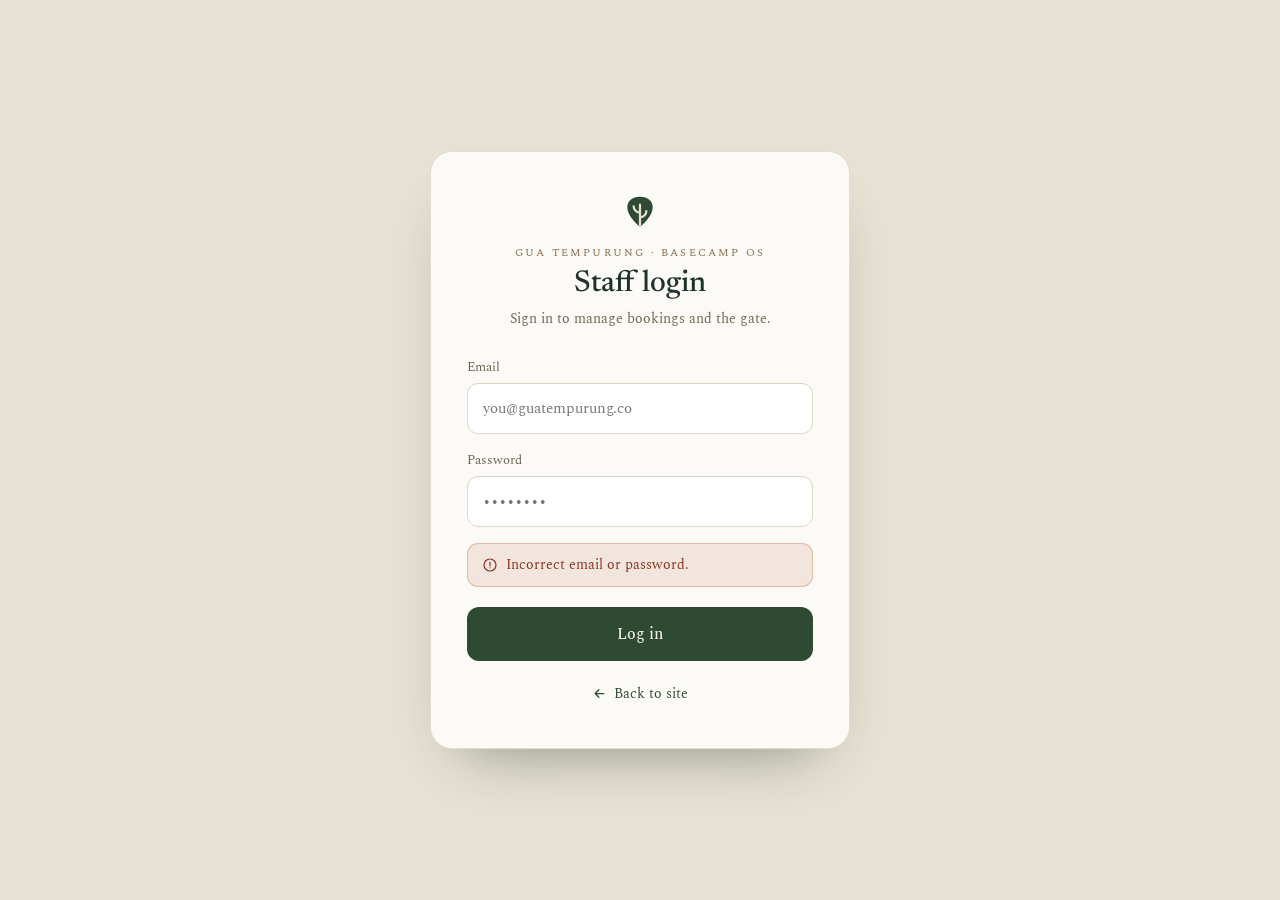
==== commit 5ecf783f: "[Phase 9/Task 2] Admin auth guard + logout === TECHNICAL CHANGES === • admin/index.html: head guard " ====
--- a/admin/index.html
+++ b/admin/index.html
@@ -3,6 +3,8 @@
 <head>
   <meta charset="utf-8">
   <meta name="viewport" content="width=device-width, initial-scale=1">
+  <!-- Front-end-only auth gate (no backend): bounce to /login unless signed in. -->
+  <script>if (sessionStorage.getItem('gt_auth') !== '1') { location.replace('../login/'); }</script>
   <title>Gua Tempurung — Basecamp OS</title>
   <link rel="preconnect" href="https://fonts.googleapis.com">
   <link rel="preconnect" href="https://fonts.gstatic.com" crossorigin>
@@ -30,7 +32,7 @@
       <div style="margin-top:auto;display:flex;align-items:center;gap:11px;background:rgba(255,255,255,.05);border:1px solid rgba(255,255,255,.08);border-radius:13px;padding:12px;">
         <div style="width:38px;height:38px;border-radius:50%;background:#bf6b3a;color:#fff;display:flex;align-items:center;justify-content:center;font-family:'Newsreader',serif;font-size:15px;flex-shrink:0;">RM</div>
         <div style="flex:1;min-width:0;line-height:1.2;"><div style="font-size:14px;color:#f4f1ea;">Rowan Mercer</div><div style="font-size:12px;color:#9bb39a;">Owner</div></div>
-        <a href="../index.html" title="Back to site"><svg width="16" height="16" viewBox="0 0 24 24" fill="none"><path d="M9 21H5a2 2 0 01-2-2V5a2 2 0 012-2h4M16 17l5-5-5-5M21 12H9" stroke="#9bb39a" stroke-width="1.8" stroke-linecap="round" stroke-linejoin="round"/></svg></a>
+        <a href="../index.html" title="Log out" onclick="sessionStorage.removeItem('gt_auth')"><svg width="16" height="16" viewBox="0 0 24 24" fill="none"><path d="M9 21H5a2 2 0 01-2-2V5a2 2 0 012-2h4M16 17l5-5-5-5M21 12H9" stroke="#9bb39a" stroke-width="1.8" stroke-linecap="round" stroke-linejoin="round"/></svg></a>
       </div>
     </aside>
 
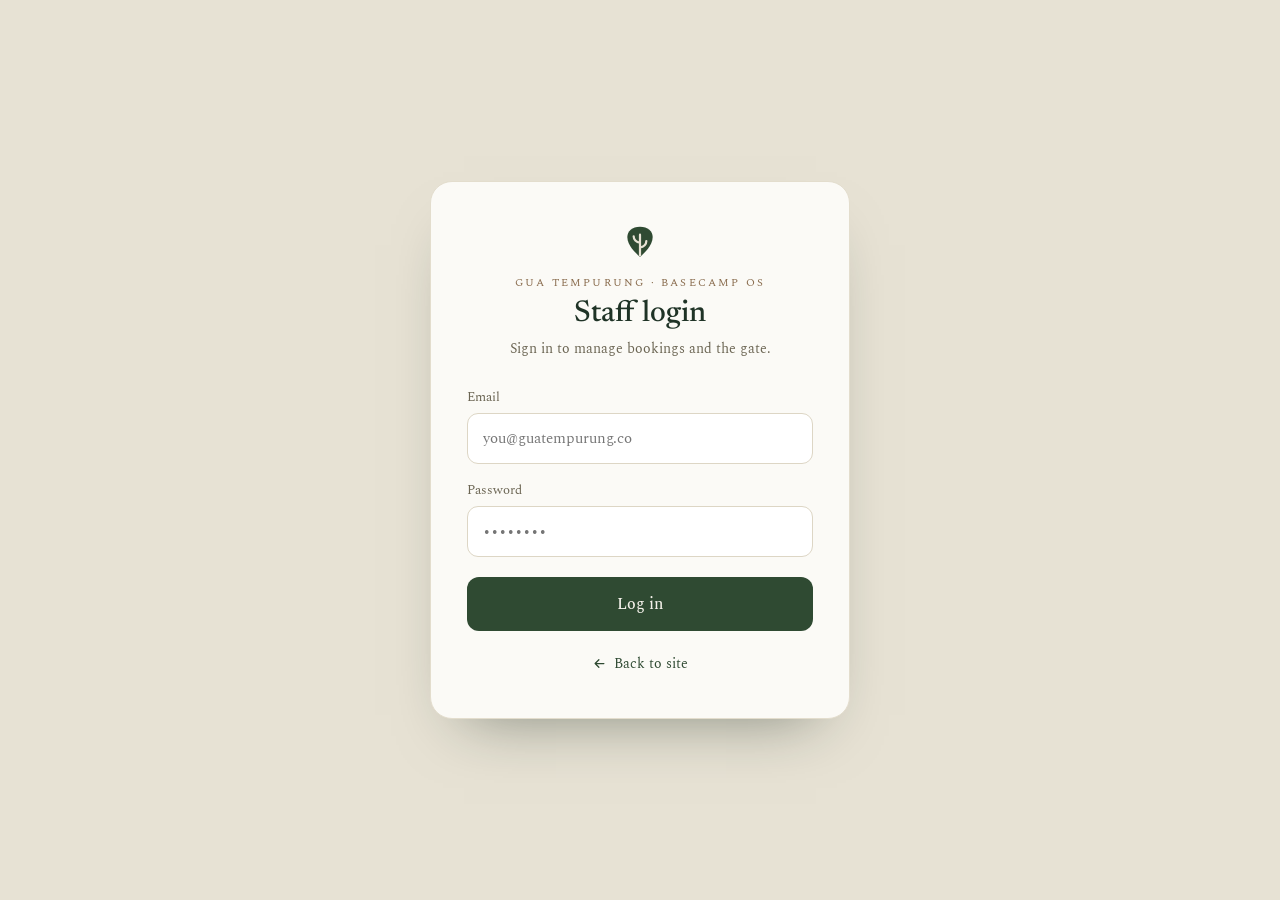
==== commit 575d5faf: "Settings: tabbed on desktop (Capacity & quota | Business profile | Gallery) === TECHNICAL CHANGES ==" ====
--- a/admin/index.html
+++ b/admin/index.html
@@ -223,91 +223,69 @@
 
         <!-- ---------- SETTING ---------- -->
         <div data-panel="setting" hidden>
-          <div style="display:grid;grid-template-columns:1fr 1fr;gap:18px;max-width:980px;">
-            <div style="grid-column:1 / -1;background:#fbfaf6;border:1px solid #e3ddcd;border-radius:16px;padding:24px;">
-              <h3 style="font-family:'Newsreader',serif;font-weight:500;font-size:19px;margin:0 0 4px;color:#1f3326;">Capacity &amp; quota</h3>
-              <p style="font-size:13.5px;color:#7a7460;margin:0 0 20px;">Set how many tickets are available per day. Override any specific date by selecting it on the calendar.</p>
-              <div style="display:grid;grid-template-columns:1fr 1.15fr;gap:26px;align-items:start;">
-                <div>
-                  <div style="font-size:13px;letter-spacing:.06em;text-transform:uppercase;color:#8a6d4f;margin-bottom:12px;">Default daily quota</div>
-                  <div style="display:flex;align-items:center;gap:15px;">
-                    <button class="btn-soft" data-action="decQuota" style="width:42px;height:42px;border-radius:12px;border:1px solid #ddd6c5;background:#fff;color:#2f4a32;font-size:22px;display:flex;align-items:center;justify-content:center;">−</button>
-                    <span data-bind="quotaDefault" style="font-family:'Newsreader',serif;font-size:34px;color:#1f3326;min-width:58px;text-align:center;">40</span>
-                    <button class="btn-soft" data-action="incQuota" style="width:42px;height:42px;border-radius:12px;border:1px solid #ddd6c5;background:#fff;color:#2f4a32;font-size:22px;display:flex;align-items:center;justify-content:center;">+</button>
-                    <span style="font-size:13px;color:#9a9382;">tickets / day</span>
-                  </div>
-                  <div style="border-top:1px solid #ece6d7;margin-top:20px;padding-top:18px;">
-                    <div style="font-size:13px;letter-spacing:.06em;text-transform:uppercase;color:#8a6d4f;margin-bottom:4px;">Override this date</div>
-                    <div style="font-family:'Newsreader',serif;font-size:18px;color:#1f3326;margin-bottom:14px;"><span data-bind="selDateFull">Saturday, July 12</span>, <span data-bind="selYearLabel">2026</span></div>
-                    <div style="display:flex;align-items:center;gap:14px;margin-bottom:14px;">
-                      <button class="btn-soft" data-action="decSelQuota" style="width:38px;height:38px;border-radius:11px;border:1px solid #ddd6c5;background:#fff;color:#2f4a32;font-size:20px;display:flex;align-items:center;justify-content:center;">−</button>
-                      <span data-bind="selQuotaValue" style="font-family:'Newsreader',serif;font-size:26px;color:#1f3326;min-width:46px;text-align:center;">40</span>
-                      <button class="btn-soft" data-action="incSelQuota" style="width:38px;height:38px;border-radius:11px;border:1px solid #ddd6c5;background:#fff;color:#2f4a32;font-size:20px;display:flex;align-items:center;justify-content:center;">+</button>
-                      <span style="font-size:13px;color:#9a9382;">tickets</span>
+          <div style="max-width:980px;">
+            <div class="stab-bar">
+              <button class="stab is-active" data-action="settingsTab" data-arg="capacity">Capacity &amp; quota</button>
+              <button class="stab" data-action="settingsTab" data-arg="business">Business profile</button>
+              <button class="stab" data-action="settingsTab" data-arg="gallery">Gallery</button>
+            </div>
+
+            <div data-spanel="capacity">
+              <div style="background:#fbfaf6;border:1px solid #e3ddcd;border-radius:16px;padding:24px;">
+                <h3 style="font-family:'Newsreader',serif;font-weight:500;font-size:19px;margin:0 0 4px;color:#1f3326;">Capacity &amp; quota</h3>
+                <p style="font-size:13.5px;color:#7a7460;margin:0 0 20px;">Set how many tickets are available on weekdays versus weekends — no need to configure each date.</p>
+                <div style="display:grid;grid-template-columns:1fr 1fr;gap:26px;align-items:start;max-width:640px;">
+                  <div>
+                    <div style="font-size:13px;letter-spacing:.06em;text-transform:uppercase;color:#8a6d4f;margin-bottom:12px;">Weekday quota · Mon–Fri</div>
+                    <div style="display:flex;align-items:center;gap:15px;">
+                      <button class="btn-soft" data-action="decWeekday" style="width:42px;height:42px;border-radius:12px;border:1px solid #ddd6c5;background:#fff;color:#2f4a32;font-size:22px;display:flex;align-items:center;justify-content:center;">−</button>
+                      <span data-bind="quotaWeekday" style="font-family:'Newsreader',serif;font-size:34px;color:#1f3326;min-width:58px;text-align:center;">40</span>
+                      <button class="btn-soft" data-action="incWeekday" style="width:42px;height:42px;border-radius:12px;border:1px solid #ddd6c5;background:#fff;color:#2f4a32;font-size:22px;display:flex;align-items:center;justify-content:center;">+</button>
+                      <span style="font-size:13px;color:#9a9382;">tickets / day</span>
                     </div>
-                    <span data-bind="spotsLeftLabel" data-bind-style="availChipStyle" style="display:inline-flex;align-items:center;gap:7px;padding:5px 12px;border-radius:999px;background:#dfe9da;color:#2f4a32;font-size:13px;font-weight:600;"><span style="width:7px;height:7px;border-radius:50%;background:currentColor;"></span>28 of 40 left</span>
-                  </div>
-                </div>
-                <div style="background:#fff;border:1px solid #ece6d7;border-radius:14px;padding:18px;">
-                  <div style="display:flex;align-items:center;justify-content:space-between;margin-bottom:12px;">
-                    <button class="btn-soft" data-action="prevMonth" style="width:32px;height:32px;border-radius:9px;border:1px solid #ddd6c5;background:#fbfaf6;color:#2f4a32;display:flex;align-items:center;justify-content:center;"><svg width="15" height="15" viewBox="0 0 24 24" fill="none"><path d="M15 18l-6-6 6-6" stroke="currentColor" stroke-width="2" stroke-linecap="round" stroke-linejoin="round"/></svg></button>
-                    <span data-bind="calLabel" style="font-family:'Newsreader',serif;font-size:17px;color:#1f3326;">July 2026</span>
-                    <button class="btn-soft" data-action="nextMonth" style="width:32px;height:32px;border-radius:9px;border:1px solid #ddd6c5;background:#fbfaf6;color:#2f4a32;display:flex;align-items:center;justify-content:center;"><svg width="15" height="15" viewBox="0 0 24 24" fill="none"><path d="M9 18l6-6-6-6" stroke="currentColor" stroke-width="2" stroke-linecap="round" stroke-linejoin="round"/></svg></button>
-                  </div>
-                  <div style="display:grid;grid-template-columns:repeat(7,1fr);gap:4px;margin-bottom:5px;">
-                    <span style="text-align:center;font-size:10px;text-transform:uppercase;color:#9a9382;">Su</span>
-                    <span style="text-align:center;font-size:10px;text-transform:uppercase;color:#9a9382;">Mo</span>
-                    <span style="text-align:center;font-size:10px;text-transform:uppercase;color:#9a9382;">Tu</span>
-                    <span style="text-align:center;font-size:10px;text-transform:uppercase;color:#9a9382;">We</span>
-                    <span style="text-align:center;font-size:10px;text-transform:uppercase;color:#9a9382;">Th</span>
-                    <span style="text-align:center;font-size:10px;text-transform:uppercase;color:#9a9382;">Fr</span>
-                    <span style="text-align:center;font-size:10px;text-transform:uppercase;color:#9a9382;">Sa</span>
-                  </div>
-                  <div data-cal-grid="admin" data-cal-size="sm" style="display:grid;grid-template-columns:repeat(7,1fr);gap:4px;"></div>
-                </div>
-              </div>
-            </div>
-            <div style="background:#fbfaf6;border:1px solid #e3ddcd;border-radius:16px;padding:24px;">
-              <h3 style="font-family:'Newsreader',serif;font-weight:500;font-size:19px;margin:0 0 18px;color:#1f3326;">Business profile</h3>
-              <div style="display:flex;flex-direction:column;gap:15px;">
-                <label style="display:block;"><span style="display:block;font-size:13px;color:#6b6553;margin-bottom:6px;">Company name</span><input class="inp" value="Gua Tempurung Guided Adventures" style="width:100%;border:1px solid #ddd6c5;border-radius:10px;padding:11px 13px;background:#fff;font-size:14px;color:#23291f;"></label>
-                <label style="display:block;"><span style="display:block;font-size:13px;color:#6b6553;margin-bottom:6px;">Contact email</span><input class="inp" value="hello@guatempurung.co" style="width:100%;border:1px solid #ddd6c5;border-radius:10px;padding:11px 13px;background:#fff;font-size:14px;color:#23291f;"></label>
-                <div style="display:grid;grid-template-columns:1fr 1fr;gap:12px;">
-                  <label style="display:block;"><span style="display:block;font-size:13px;color:#6b6553;margin-bottom:6px;">Phone</span><input class="inp" value="+1 (555) 248 1190" style="width:100%;border:1px solid #ddd6c5;border-radius:10px;padding:11px 13px;background:#fff;font-size:14px;color:#23291f;"></label>
-                  <label style="display:block;"><span style="display:block;font-size:13px;color:#6b6553;margin-bottom:6px;">Region</span><input class="inp" value="Cascade Range, OR" style="width:100%;border:1px solid #ddd6c5;border-radius:10px;padding:11px 13px;background:#fff;font-size:14px;color:#23291f;"></label>
-                </div>
-              </div>
-            </div>
-            <div style="background:#fbfaf6;border:1px solid #e3ddcd;border-radius:16px;padding:24px;">
-              <h3 style="font-family:'Newsreader',serif;font-weight:500;font-size:19px;margin:0 0 18px;color:#1f3326;">Booking rules</h3>
-              <div style="display:flex;flex-direction:column;gap:15px;">
-                <div style="display:grid;grid-template-columns:1fr 1fr;gap:12px;">
-                  <label style="display:block;"><span style="display:block;font-size:13px;color:#6b6553;margin-bottom:6px;">Min. lead time</span><input class="inp" value="48 hours" style="width:100%;border:1px solid #ddd6c5;border-radius:10px;padding:11px 13px;background:#fff;font-size:14px;color:#23291f;"></label>
-                  <label style="display:block;"><span style="display:block;font-size:13px;color:#6b6553;margin-bottom:6px;">Max group size</span><input class="inp" value="8 guests" style="width:100%;border:1px solid #ddd6c5;border-radius:10px;padding:11px 13px;background:#fff;font-size:14px;color:#23291f;"></label>
-                </div>
-                <div style="display:flex;align-items:center;justify-content:space-between;border-top:1px solid #ece6d7;padding-top:14px;"><span style="font-size:14px;color:#23291f;">Require deposit to confirm</span><span style="width:42px;height:24px;border-radius:999px;background:#2f4a32;position:relative;flex-shrink:0;"><span style="position:absolute;top:3px;left:21px;width:18px;height:18px;border-radius:50%;background:#fff;"></span></span></div>
-                <div style="display:flex;align-items:center;justify-content:space-between;"><span style="font-size:14px;color:#23291f;">Auto-confirm returning guests</span><span style="width:42px;height:24px;border-radius:999px;background:#2f4a32;position:relative;flex-shrink:0;"><span style="position:absolute;top:3px;left:21px;width:18px;height:18px;border-radius:50%;background:#fff;"></span></span></div>
-                <div style="display:flex;align-items:center;justify-content:space-between;"><span style="font-size:14px;color:#23291f;">Allow waitlist when full</span><span style="width:42px;height:24px;border-radius:999px;background:#cfc8b8;position:relative;flex-shrink:0;"><span style="position:absolute;top:3px;left:3px;width:18px;height:18px;border-radius:50%;background:#fff;"></span></span></div>
-              </div>
-            </div>
-            <div style="background:#fbfaf6;border:1px solid #e3ddcd;border-radius:16px;padding:24px;">
-              <h3 style="font-family:'Newsreader',serif;font-weight:500;font-size:19px;margin:0 0 18px;color:#1f3326;">Payments</h3>
-              <div style="display:flex;flex-direction:column;gap:15px;">
-                <div style="display:grid;grid-template-columns:1fr 1fr;gap:12px;">
-                  <label style="display:block;"><span style="display:block;font-size:13px;color:#6b6553;margin-bottom:6px;">Currency</span><input class="inp" value="USD ($)" style="width:100%;border:1px solid #ddd6c5;border-radius:10px;padding:11px 13px;background:#fff;font-size:14px;color:#23291f;"></label>
-                  <label style="display:block;"><span style="display:block;font-size:13px;color:#6b6553;margin-bottom:6px;">Deposit</span><input class="inp" value="30%" style="width:100%;border:1px solid #ddd6c5;border-radius:10px;padding:11px 13px;background:#fff;font-size:14px;color:#23291f;"></label>
-                </div>
-                <div style="display:flex;align-items:center;justify-content:space-between;border-top:1px solid #ece6d7;padding-top:14px;"><span style="font-size:14px;color:#23291f;">Accept card payments</span><span style="width:42px;height:24px;border-radius:999px;background:#2f4a32;position:relative;flex-shrink:0;"><span style="position:absolute;top:3px;left:21px;width:18px;height:18px;border-radius:50%;background:#fff;"></span></span></div>
-                <div style="display:flex;align-items:center;justify-content:space-between;"><span style="font-size:14px;color:#23291f;">Accept cash on site</span><span style="width:42px;height:24px;border-radius:999px;background:#2f4a32;position:relative;flex-shrink:0;"><span style="position:absolute;top:3px;left:21px;width:18px;height:18px;border-radius:50%;background:#fff;"></span></span></div>
-              </div>
-            </div>
-            <div style="background:#fbfaf6;border:1px solid #e3ddcd;border-radius:16px;padding:24px;">
-              <h3 style="font-family:'Newsreader',serif;font-weight:500;font-size:19px;margin:0 0 18px;color:#1f3326;">Team</h3>
-              <div style="display:flex;flex-direction:column;gap:13px;">
-                <div style="display:flex;align-items:center;gap:12px;"><div style="width:40px;height:40px;border-radius:50%;background:#2f4a32;color:#f4f1ea;display:flex;align-items:center;justify-content:center;font-family:'Newsreader',serif;font-size:15px;flex-shrink:0;">RM</div><div style="flex:1;min-width:0;line-height:1.25;"><div style="font-size:14.5px;color:#23291f;">Rowan Mercer</div><div style="font-size:12.5px;color:#8a6d4f;">Lead guide · Owner</div></div><button style="font-size:13px;color:#2f4a32;border:1px solid #cfc8b8;border-radius:9px;padding:7px 13px;">Manage</button></div>
-                <div style="display:flex;align-items:center;gap:12px;"><div style="width:40px;height:40px;border-radius:50%;background:#2f4a32;color:#f4f1ea;display:flex;align-items:center;justify-content:center;font-family:'Newsreader',serif;font-size:15px;flex-shrink:0;">SW</div><div style="flex:1;min-width:0;line-height:1.25;"><div style="font-size:14.5px;color:#23291f;">Sage Whitlock</div><div style="font-size:12.5px;color:#8a6d4f;">Operations</div></div><button style="font-size:13px;color:#2f4a32;border:1px solid #cfc8b8;border-radius:9px;padding:7px 13px;">Manage</button></div>
-                <div style="display:flex;align-items:center;gap:12px;"><div style="width:40px;height:40px;border-radius:50%;background:#2f4a32;color:#f4f1ea;display:flex;align-items:center;justify-content:center;font-family:'Newsreader',serif;font-size:15px;flex-shrink:0;">BC</div><div style="flex:1;min-width:0;line-height:1.25;"><div style="font-size:14.5px;color:#23291f;">Bo Castellan</div><div style="font-size:12.5px;color:#8a6d4f;">River guide</div></div><button style="font-size:13px;color:#2f4a32;border:1px solid #cfc8b8;border-radius:9px;padding:7px 13px;">Manage</button></div>
-                <button style="display:flex;align-items:center;justify-content:center;gap:7px;border:1px dashed #b6ab90;border-radius:11px;padding:12px;font-size:14px;color:#6b6553;margin-top:4px;"><svg width="15" height="15" viewBox="0 0 24 24" fill="none"><path d="M12 5v14M5 12h14" stroke="currentColor" stroke-width="2" stroke-linecap="round"/></svg>Invite teammate</button>
+                  </div>
+                  <div>
+                    <div style="font-size:13px;letter-spacing:.06em;text-transform:uppercase;color:#8a6d4f;margin-bottom:12px;">Weekend quota · Sat–Sun</div>
+                    <div style="display:flex;align-items:center;gap:15px;">
+                      <button class="btn-soft" data-action="decWeekend" style="width:42px;height:42px;border-radius:12px;border:1px solid #ddd6c5;background:#fff;color:#2f4a32;font-size:22px;display:flex;align-items:center;justify-content:center;">−</button>
+                      <span data-bind="quotaWeekend" style="font-family:'Newsreader',serif;font-size:34px;color:#1f3326;min-width:58px;text-align:center;">60</span>
+                      <button class="btn-soft" data-action="incWeekend" style="width:42px;height:42px;border-radius:12px;border:1px solid #ddd6c5;background:#fff;color:#2f4a32;font-size:22px;display:flex;align-items:center;justify-content:center;">+</button>
+                      <span style="font-size:13px;color:#9a9382;">tickets / day</span>
+                    </div>
+                  </div>
+                </div>
+              </div>
+            </div>
+
+            <div data-spanel="business" hidden>
+              <div style="background:#fbfaf6;border:1px solid #e3ddcd;border-radius:16px;padding:24px;">
+                <h3 style="font-family:'Newsreader',serif;font-weight:500;font-size:19px;margin:0 0 18px;color:#1f3326;">Business profile</h3>
+                <div style="display:flex;flex-direction:column;gap:15px;max-width:640px;">
+                  <label style="display:block;"><span style="display:block;font-size:13px;color:#6b6553;margin-bottom:6px;">Company name</span><input class="inp" value="Gua Tempurung Guided Adventures" style="width:100%;border:1px solid #ddd6c5;border-radius:10px;padding:11px 13px;background:#fff;font-size:14px;color:#23291f;"></label>
+                  <label style="display:block;"><span style="display:block;font-size:13px;color:#6b6553;margin-bottom:6px;">Contact email</span><input class="inp" value="hello@guatempurung.co" style="width:100%;border:1px solid #ddd6c5;border-radius:10px;padding:11px 13px;background:#fff;font-size:14px;color:#23291f;"></label>
+                  <div style="display:grid;grid-template-columns:1fr 1fr;gap:12px;">
+                    <label style="display:block;"><span style="display:block;font-size:13px;color:#6b6553;margin-bottom:6px;">Phone</span><input class="inp" value="+1 (555) 248 1190" style="width:100%;border:1px solid #ddd6c5;border-radius:10px;padding:11px 13px;background:#fff;font-size:14px;color:#23291f;"></label>
+                    <label style="display:block;"><span style="display:block;font-size:13px;color:#6b6553;margin-bottom:6px;">Region</span><input class="inp" value="Cascade Range, OR" style="width:100%;border:1px solid #ddd6c5;border-radius:10px;padding:11px 13px;background:#fff;font-size:14px;color:#23291f;"></label>
+                  </div>
+                </div>
+              </div>
+            </div>
+
+            <div data-spanel="gallery" hidden>
+              <div style="background:#fbfaf6;border:1px solid #e3ddcd;border-radius:16px;padding:24px;">
+                <div style="display:flex;align-items:center;justify-content:space-between;flex-wrap:wrap;gap:12px;margin-bottom:6px;">
+                  <h3 style="font-family:'Newsreader',serif;font-weight:500;font-size:19px;margin:0;color:#1f3326;">Gallery</h3>
+                  <div style="display:flex;background:#fff;border:1px solid #e3ddcd;border-radius:999px;padding:4px;">
+                    <button class="gtab is-active" data-action="galTab" data-arg="video">Video</button>
+                    <button class="gtab" data-action="galTab" data-arg="image">Image</button>
+                  </div>
+                </div>
+                <p style="font-size:13.5px;color:#7a7460;margin:0 0 8px;">Upload a file or paste a URL for each slot, then save. Changes appear on the public Gallery.</p>
+                <div data-gallery-editor></div>
+                <div style="display:flex;align-items:center;gap:14px;margin-top:16px;">
+                  <button class="btn-green" data-action="galSave" style="background:#2f4a32;color:#f4f1ea;font-size:14px;font-weight:500;padding:11px 22px;border-radius:11px;">Save gallery</button>
+                  <span data-gal-status style="font-size:13px;color:#7a7460;"></span>
+                </div>
               </div>
             </div>
           </div>
@@ -417,33 +395,22 @@
       <div data-panel="setting" hidden style="display:flex;flex-direction:column;gap:14px;">
         <div style="background:#fbfaf6;border:1px solid #e3ddcd;border-radius:16px;padding:18px;">
           <h3 style="font-family:'Newsreader',serif;font-weight:500;font-size:17px;margin:0 0 4px;color:#1f3326;">Capacity &amp; quota</h3>
-          <p style="font-size:12.5px;color:#7a7460;margin:0 0 16px;">Tickets available per day. Tap a date to override it.</p>
-          <div style="font-size:12px;letter-spacing:.05em;text-transform:uppercase;color:#8a6d4f;margin-bottom:10px;">Default daily quota</div>
-          <div style="display:flex;align-items:center;gap:14px;margin-bottom:16px;">
-            <button class="btn-soft" data-action="decQuota" style="width:38px;height:38px;border-radius:11px;border:1px solid #ddd6c5;background:#fff;color:#2f4a32;font-size:20px;">−</button>
-            <span data-bind="quotaDefault" style="font-family:'Newsreader',serif;font-size:28px;color:#1f3326;min-width:48px;text-align:center;">40</span>
-            <button class="btn-soft" data-action="incQuota" style="width:38px;height:38px;border-radius:11px;border:1px solid #ddd6c5;background:#fff;color:#2f4a32;font-size:20px;">+</button>
+          <p style="font-size:12.5px;color:#7a7460;margin:0 0 16px;">Weekday and weekend ticket quotas — no need to set each date.</p>
+          <div style="font-size:12px;letter-spacing:.05em;text-transform:uppercase;color:#8a6d4f;margin-bottom:10px;">Weekday · Mon–Fri</div>
+          <div style="display:flex;align-items:center;gap:14px;margin-bottom:18px;">
+            <button class="btn-soft" data-action="decWeekday" style="width:38px;height:38px;border-radius:11px;border:1px solid #ddd6c5;background:#fff;color:#2f4a32;font-size:20px;">−</button>
+            <span data-bind="quotaWeekday" style="font-family:'Newsreader',serif;font-size:28px;color:#1f3326;min-width:48px;text-align:center;">40</span>
+            <button class="btn-soft" data-action="incWeekday" style="width:38px;height:38px;border-radius:11px;border:1px solid #ddd6c5;background:#fff;color:#2f4a32;font-size:20px;">+</button>
             <span style="font-size:12.5px;color:#9a9382;">/ day</span>
           </div>
-          <div style="background:#fff;border:1px solid #ece6d7;border-radius:13px;padding:14px;margin-bottom:14px;">
-            <div style="display:flex;align-items:center;justify-content:space-between;margin-bottom:10px;">
-              <button class="btn-soft" data-action="prevMonth" style="width:30px;height:30px;border-radius:9px;border:1px solid #ddd6c5;background:#fbfaf6;color:#2f4a32;display:flex;align-items:center;justify-content:center;"><svg width="14" height="14" viewBox="0 0 24 24" fill="none"><path d="M15 18l-6-6 6-6" stroke="currentColor" stroke-width="2" stroke-linecap="round" stroke-linejoin="round"/></svg></button>
-              <span data-bind="calLabel" style="font-family:'Newsreader',serif;font-size:16px;color:#1f3326;">July 2026</span>
-              <button class="btn-soft" data-action="nextMonth" style="width:30px;height:30px;border-radius:9px;border:1px solid #ddd6c5;background:#fbfaf6;color:#2f4a32;display:flex;align-items:center;justify-content:center;"><svg width="14" height="14" viewBox="0 0 24 24" fill="none"><path d="M9 18l6-6-6-6" stroke="currentColor" stroke-width="2" stroke-linecap="round" stroke-linejoin="round"/></svg></button>
-            </div>
-            <div style="display:grid;grid-template-columns:repeat(7,1fr);gap:3px;">
-              <div data-cal-grid="admin" data-cal-size="sm" style="display:grid;grid-template-columns:repeat(7,1fr);gap:3px;grid-column:1 / -1;"></div>
-            </div>
-          </div>
-          <div style="font-size:12.5px;color:#6b6553;margin-bottom:6px;">Override · <span data-bind="selDateBig">Jul 12</span>, <span data-bind="selYearLabel">2026</span></div>
-          <div style="display:flex;align-items:center;gap:12px;">
-            <button class="btn-soft" data-action="decSelQuota" style="width:34px;height:34px;border-radius:10px;border:1px solid #ddd6c5;background:#fff;color:#2f4a32;font-size:18px;">−</button>
-            <span data-bind="selQuotaValue" style="font-family:'Newsreader',serif;font-size:22px;color:#1f3326;min-width:40px;text-align:center;">40</span>
-            <button class="btn-soft" data-action="incSelQuota" style="width:34px;height:34px;border-radius:10px;border:1px solid #ddd6c5;background:#fff;color:#2f4a32;font-size:18px;">+</button>
-            <span data-bind="spotsLeftLabel" data-bind-style="availChipStyle" style="display:inline-flex;align-items:center;gap:6px;padding:5px 12px;border-radius:999px;background:#dfe9da;color:#2f4a32;font-size:13px;font-weight:600;"><span style="width:6px;height:6px;border-radius:50%;background:currentColor;"></span>28 of 40 left</span>
-          </div>
-        </div>
-        <div style="background:#fbfaf6;border:1px solid #e3ddcd;border-radius:16px;padding:18px;">
+          <div style="font-size:12px;letter-spacing:.05em;text-transform:uppercase;color:#8a6d4f;margin-bottom:10px;">Weekend · Sat–Sun</div>
+          <div style="display:flex;align-items:center;gap:14px;">
+            <button class="btn-soft" data-action="decWeekend" style="width:38px;height:38px;border-radius:11px;border:1px solid #ddd6c5;background:#fff;color:#2f4a32;font-size:20px;">−</button>
+            <span data-bind="quotaWeekend" style="font-family:'Newsreader',serif;font-size:28px;color:#1f3326;min-width:48px;text-align:center;">60</span>
+            <button class="btn-soft" data-action="incWeekend" style="width:38px;height:38px;border-radius:11px;border:1px solid #ddd6c5;background:#fff;color:#2f4a32;font-size:20px;">+</button>
+            <span style="font-size:12.5px;color:#9a9382;">/ day</span>
+          </div>
+          <div style="border-top:1px solid #ece6d7;margin:20px 0;"></div>
           <h3 style="font-family:'Newsreader',serif;font-weight:500;font-size:17px;margin:0 0 14px;color:#1f3326;">Business profile</h3>
           <div style="display:flex;flex-direction:column;gap:12px;">
             <label style="display:block;"><span style="display:block;font-size:12.5px;color:#6b6553;margin-bottom:5px;">Company name</span><input class="inp" value="Gua Tempurung Guided Adventures" style="width:100%;border:1px solid #ddd6c5;border-radius:10px;padding:10px 12px;background:#fff;font-size:13.5px;color:#23291f;"></label>
@@ -451,19 +418,18 @@
           </div>
         </div>
         <div style="background:#fbfaf6;border:1px solid #e3ddcd;border-radius:16px;padding:18px;">
-          <h3 style="font-family:'Newsreader',serif;font-weight:500;font-size:17px;margin:0 0 14px;color:#1f3326;">Booking rules</h3>
-          <div style="display:flex;flex-direction:column;gap:13px;">
-            <div style="display:flex;align-items:center;justify-content:space-between;"><span style="font-size:13.5px;color:#23291f;">Require deposit</span><span style="width:42px;height:24px;border-radius:999px;background:#2f4a32;position:relative;flex-shrink:0;"><span style="position:absolute;top:3px;left:21px;width:18px;height:18px;border-radius:50%;background:#fff;"></span></span></div>
-            <div style="display:flex;align-items:center;justify-content:space-between;"><span style="font-size:13.5px;color:#23291f;">Auto-confirm returning guests</span><span style="width:42px;height:24px;border-radius:999px;background:#2f4a32;position:relative;flex-shrink:0;"><span style="position:absolute;top:3px;left:21px;width:18px;height:18px;border-radius:50%;background:#fff;"></span></span></div>
-            <div style="display:flex;align-items:center;justify-content:space-between;"><span style="font-size:13.5px;color:#23291f;">Allow waitlist</span><span style="width:42px;height:24px;border-radius:999px;background:#cfc8b8;position:relative;flex-shrink:0;"><span style="position:absolute;top:3px;left:3px;width:18px;height:18px;border-radius:50%;background:#fff;"></span></span></div>
-          </div>
-        </div>
-        <div style="background:#fbfaf6;border:1px solid #e3ddcd;border-radius:16px;padding:18px;">
-          <h3 style="font-family:'Newsreader',serif;font-weight:500;font-size:17px;margin:0 0 13px;color:#1f3326;">Team</h3>
-          <div style="display:flex;flex-direction:column;gap:12px;">
-            <div style="display:flex;align-items:center;gap:11px;"><div style="width:36px;height:36px;border-radius:50%;background:#2f4a32;color:#f4f1ea;display:flex;align-items:center;justify-content:center;font-family:'Newsreader',serif;font-size:14px;flex-shrink:0;">RM</div><div style="flex:1;min-width:0;"><div style="font-size:14px;color:#23291f;">Rowan Mercer</div><div style="font-size:12px;color:#8a6d4f;">Lead guide · Owner</div></div></div>
-            <div style="display:flex;align-items:center;gap:11px;"><div style="width:36px;height:36px;border-radius:50%;background:#2f4a32;color:#f4f1ea;display:flex;align-items:center;justify-content:center;font-family:'Newsreader',serif;font-size:14px;flex-shrink:0;">SW</div><div style="flex:1;min-width:0;"><div style="font-size:14px;color:#23291f;">Sage Whitlock</div><div style="font-size:12px;color:#8a6d4f;">Operations</div></div></div>
-            <div style="display:flex;align-items:center;gap:11px;"><div style="width:36px;height:36px;border-radius:50%;background:#2f4a32;color:#f4f1ea;display:flex;align-items:center;justify-content:center;font-family:'Newsreader',serif;font-size:14px;flex-shrink:0;">BC</div><div style="flex:1;min-width:0;"><div style="font-size:14px;color:#23291f;">Bo Castellan</div><div style="font-size:12px;color:#8a6d4f;">River guide</div></div></div>
+          <div style="display:flex;align-items:center;justify-content:space-between;flex-wrap:wrap;gap:10px;margin-bottom:6px;">
+            <h3 style="font-family:'Newsreader',serif;font-weight:500;font-size:17px;margin:0;color:#1f3326;">Gallery</h3>
+            <div style="display:flex;background:#fff;border:1px solid #e3ddcd;border-radius:999px;padding:4px;">
+              <button class="gtab is-active" data-action="galTab" data-arg="video">Video</button>
+              <button class="gtab" data-action="galTab" data-arg="image">Image</button>
+            </div>
+          </div>
+          <p style="font-size:12.5px;color:#7a7460;margin:0 0 8px;">Upload or paste a URL per slot, then save. Shows on the public Gallery.</p>
+          <div data-gallery-editor></div>
+          <div style="display:flex;align-items:center;gap:12px;margin-top:14px;flex-wrap:wrap;">
+            <button class="btn-green" data-action="galSave" style="background:#2f4a32;color:#f4f1ea;font-size:14px;font-weight:500;padding:11px 20px;border-radius:11px;">Save gallery</button>
+            <span data-gal-status style="font-size:12.5px;color:#7a7460;"></span>
           </div>
         </div>
       </div>
--- a/assets/css/base.css
+++ b/assets/css/base.css
@@ -5,7 +5,7 @@
    preconnect, matching the source design's helmet.
    ============================================================================ */
 
-/* --- Design tokens (exact palette from the WILDTRAIL design) --- */
+/* --- Design tokens (exact Gua Tempurung palette) --- */
 :root {
   --bg:        #e7e2d4;  /* page background           */
   --bg-mobile: #d8d2c2;  /* mobile shell backdrop     */
@@ -59,6 +59,10 @@
 a { color: inherit; text-decoration: none; }
 img { max-width: 100%; display: block; }
 
+/* The hidden attribute must win over inline display (panels/toggles set
+   display:flex inline; without this they never hide). */
+[hidden] { display: none !important; }
+
 /* --- Animations (from design) --- */
 @keyframes wtfloat { 0%, 100% { transform: translateY(0); } 50% { transform: translateY(-7px); } }
 @keyframes wtspin  { to { transform: rotate(360deg); } }
@@ -99,6 +103,44 @@
 .cal-cell { transition: background .12s ease; }
 .cal-cell:hover { background: #e9efe1 !important; }
 
+/* ============================================================================
+   Mobile shell primitives — shared by the landing and admin mobile views.
+   (Kept in base.css so BOTH pages get them; landing.css adds the .m-topbar.)
+   ============================================================================ */
+.m-shell {
+  position: relative;
+  min-height: 100vh;
+  background: #f4f1ea;
+  display: flex;
+  flex-direction: column;
+}
+.m-scroll {
+  flex: 1;
+  overflow-y: auto;
+  padding-bottom: 84px;          /* clear the fixed bottom nav */
+}
+.m-bottomnav {
+  position: fixed;
+  left: 0; right: 0; bottom: 0;
+  height: 74px;
+  background: rgba(251,250,246,.97);
+  backdrop-filter: blur(10px);
+  border-top: 1px solid #e0d9c8;
+  display: flex;
+  align-items: center;
+  padding: 0 6px 8px;
+  z-index: 20;
+}
+.m-navbtn {
+  display: flex; flex-direction: column; align-items: center; gap: 4px;
+  flex: 1; padding: 7px 0;
+  background: none;
+  font-size: 10px; font-weight: 600; letter-spacing: .02em;
+  color: #9a9382;
+  transition: color .15s;
+}
+.m-navbtn.is-active { color: #2f4a32; }
+
 /* utility: visually-hidden (a11y, not used for layout swap) */
 .sr-only {
   position: absolute; width: 1px; height: 1px; padding: 0; margin: -1px;
--- a/assets/css/admin.css
+++ b/assets/css/admin.css
@@ -32,6 +32,30 @@
 }
 .flt.is-active { border-color: #2f4a32; background: #2f4a32; color: #f4f1ea; }
 
+/* --- Gallery editor Video/Image tabs --- */
+.gtab {
+  padding: 6px 16px; border-radius: 999px;
+  font-size: 13px; font-weight: 500;
+  background: transparent; color: #6b6553;
+  transition: background .18s, color .18s;
+}
+.gtab.is-active { background: #2f4a32; color: #f4f1ea; }
+
+/* --- Settings tab bar (desktop only) --- */
+.stab-bar {
+  display: inline-flex; flex-wrap: wrap; gap: 2px;
+  background: #fbfaf6; border: 1px solid #e3ddcd;
+  border-radius: 999px; padding: 5px; margin-bottom: 18px;
+}
+.stab {
+  padding: 9px 18px; border-radius: 999px;
+  font-size: 14px; font-weight: 500;
+  background: transparent; color: #6b6553;
+  transition: background .18s, color .18s;
+}
+.stab.is-active { background: #2f4a32; color: #f4f1ea; }
+.stab:hover:not(.is-active) { color: #2f4a32; }
+
 /* ============================================================================
    MOBILE ADMIN (built in Phase 6)
    ============================================================================ */
